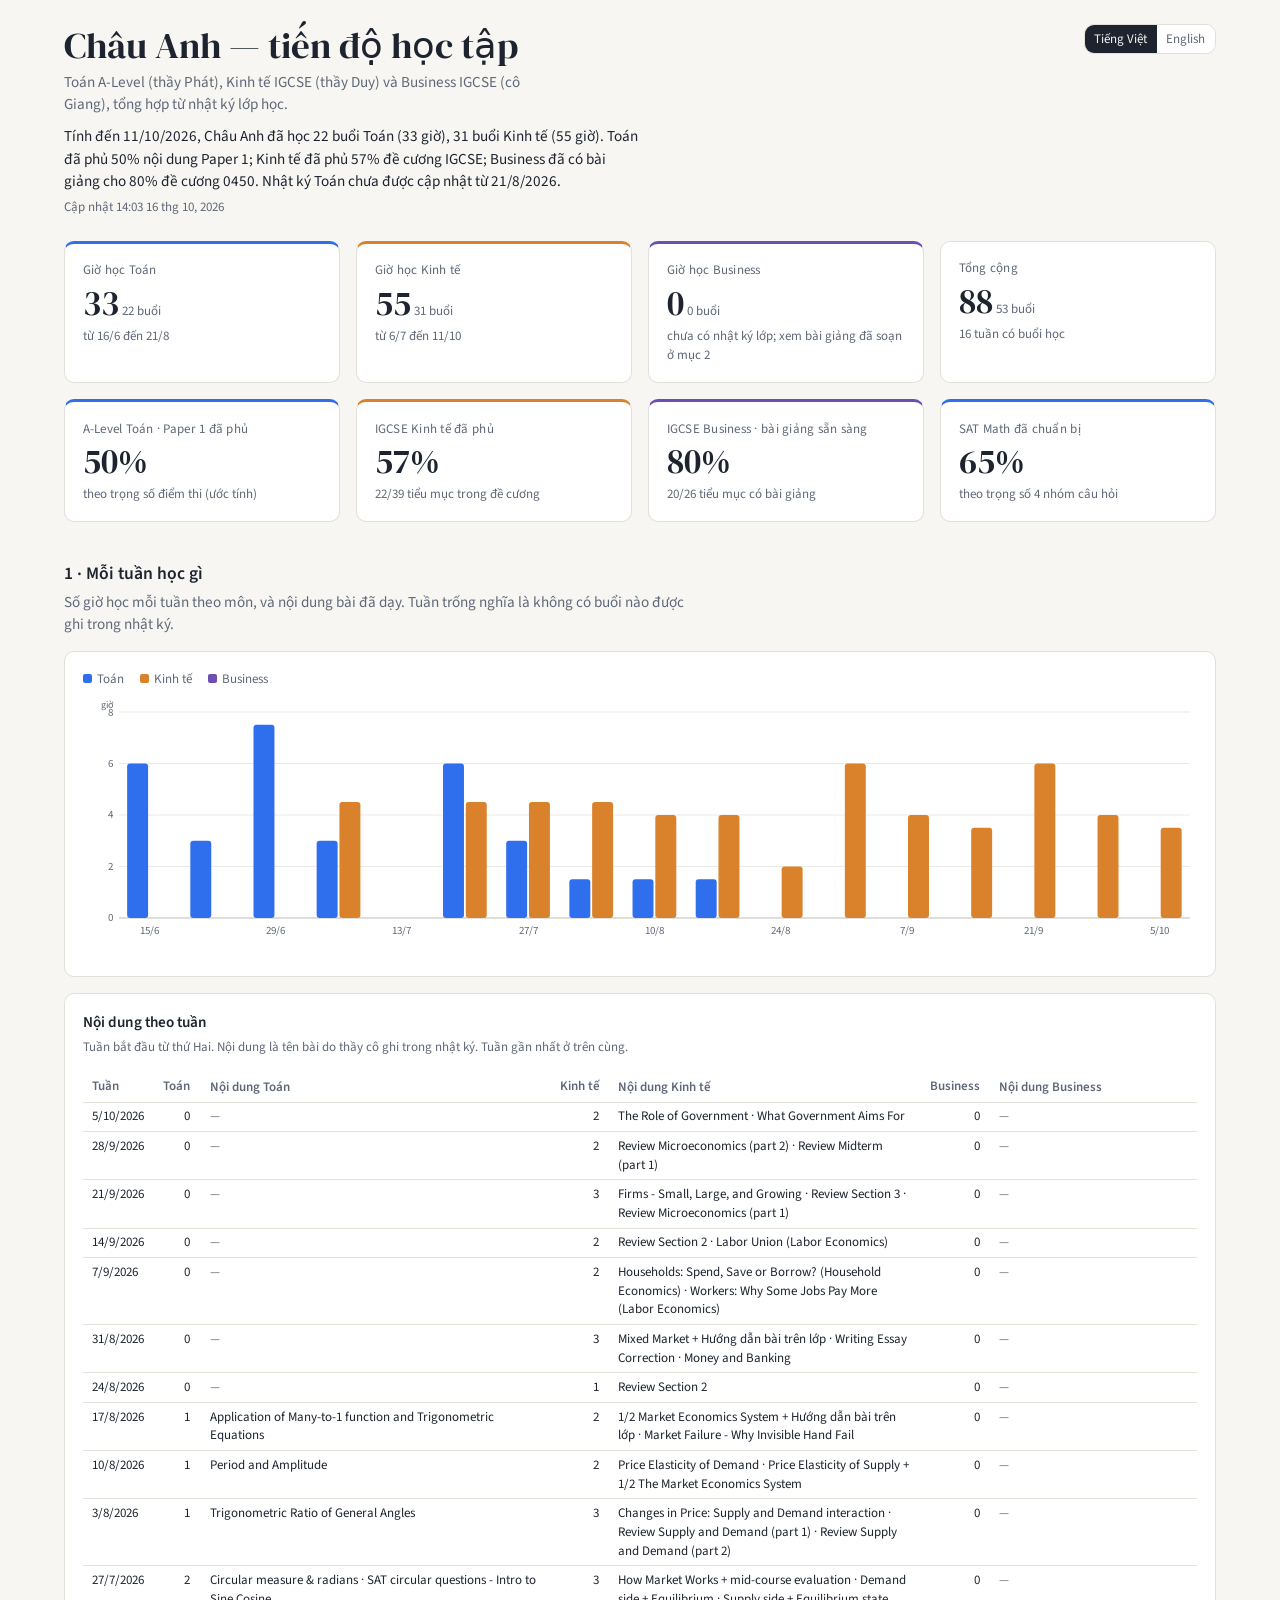
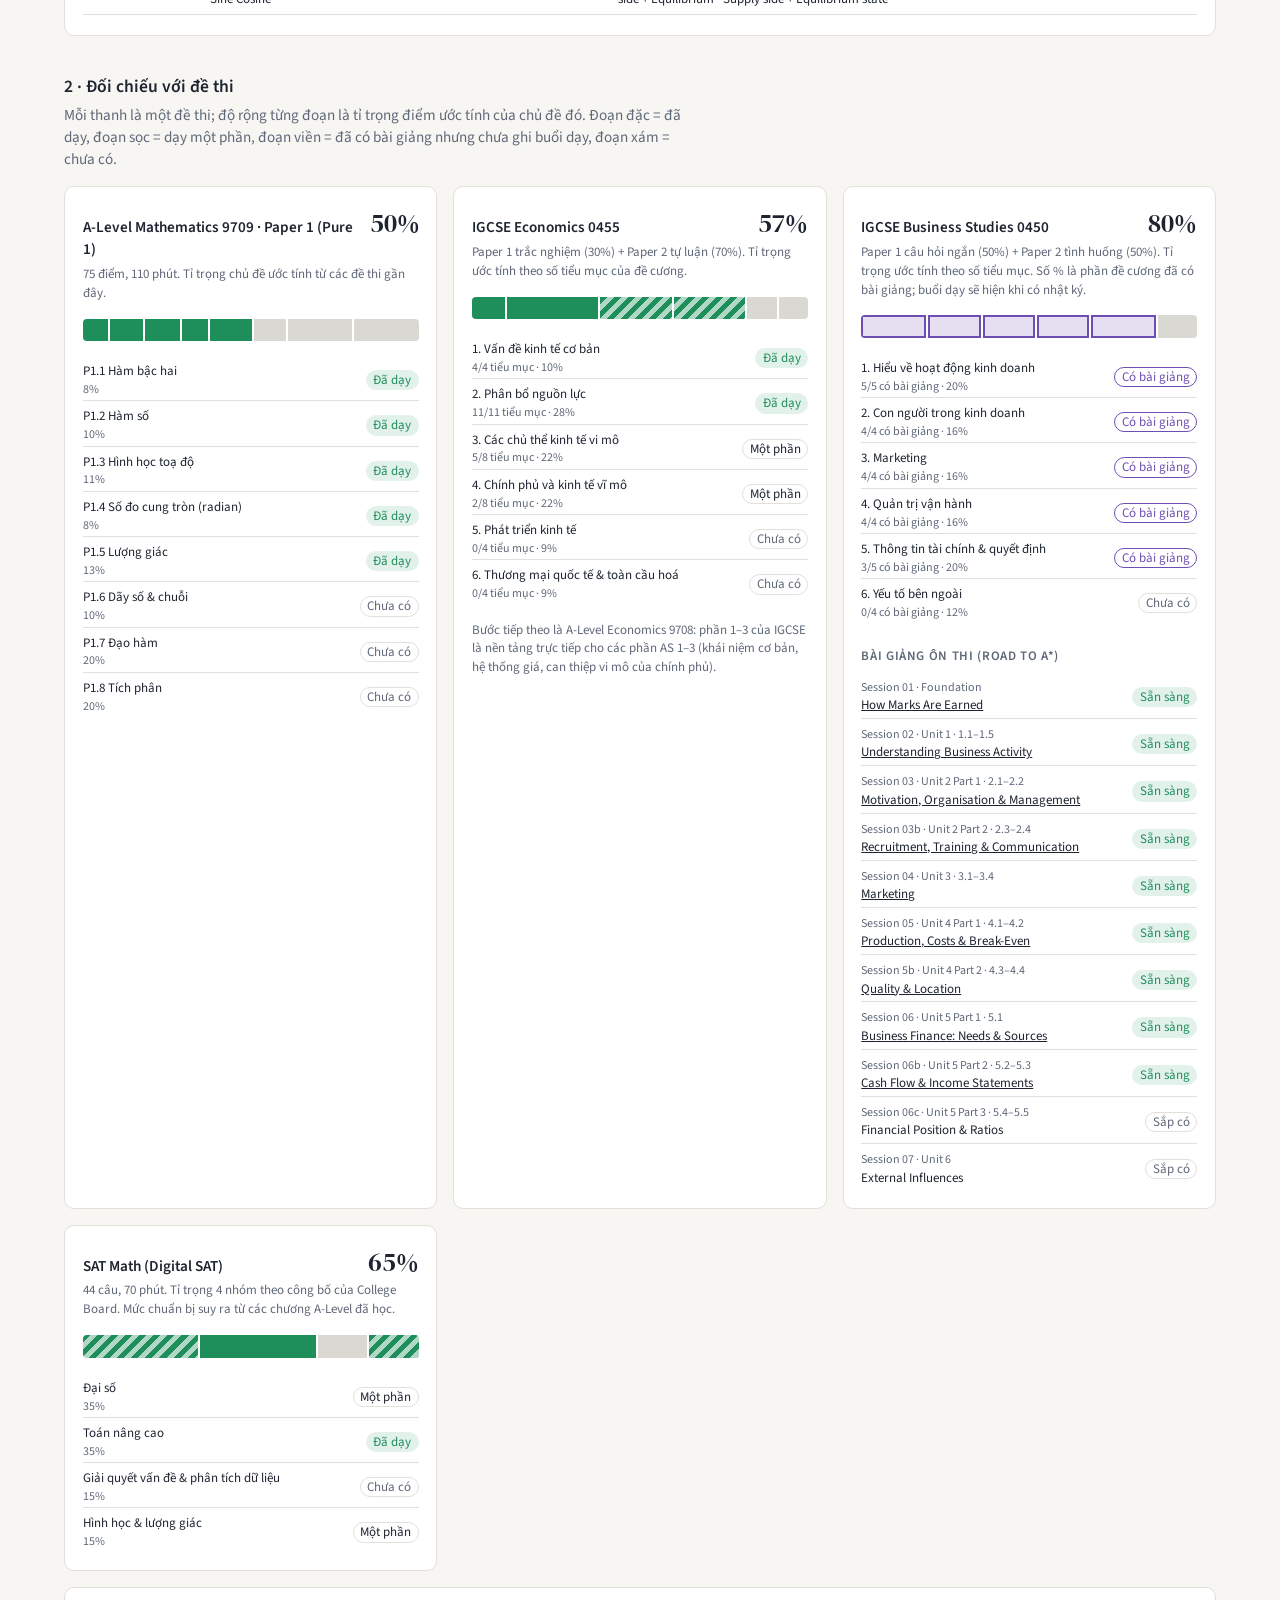
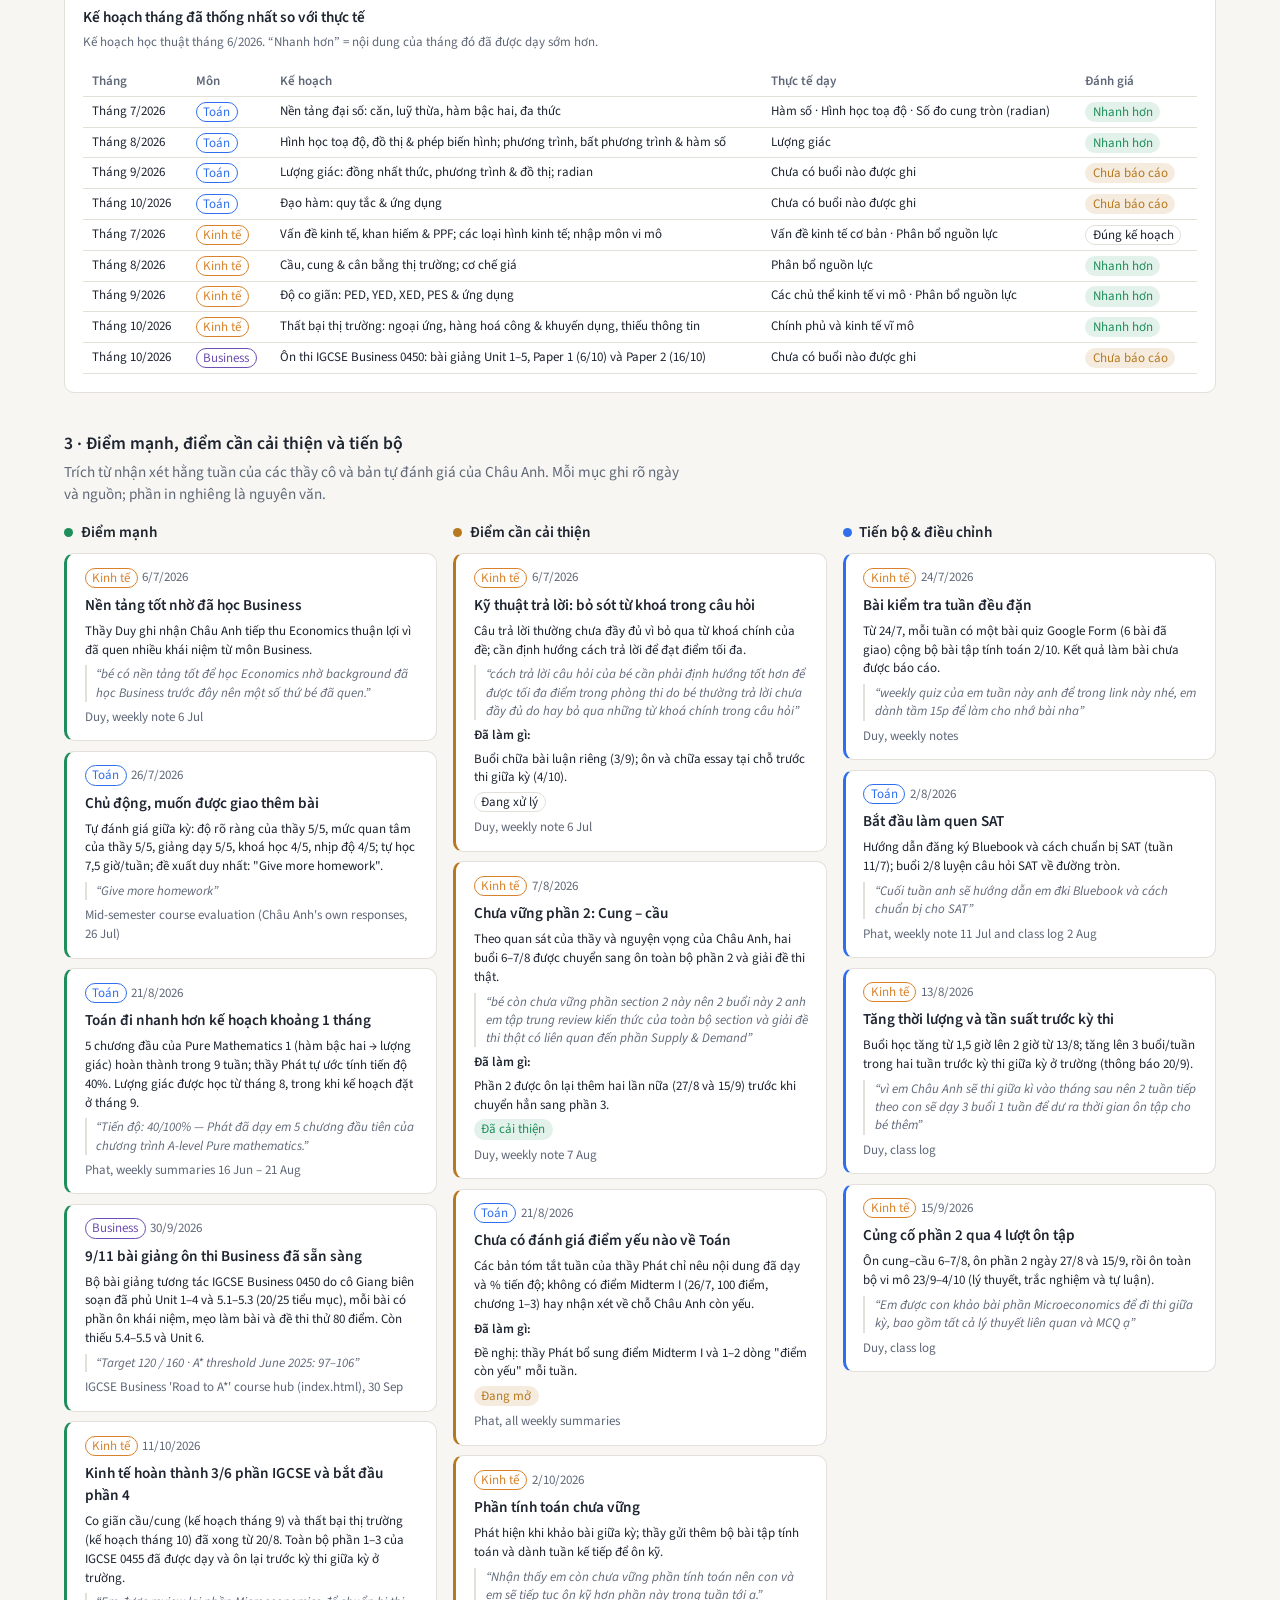
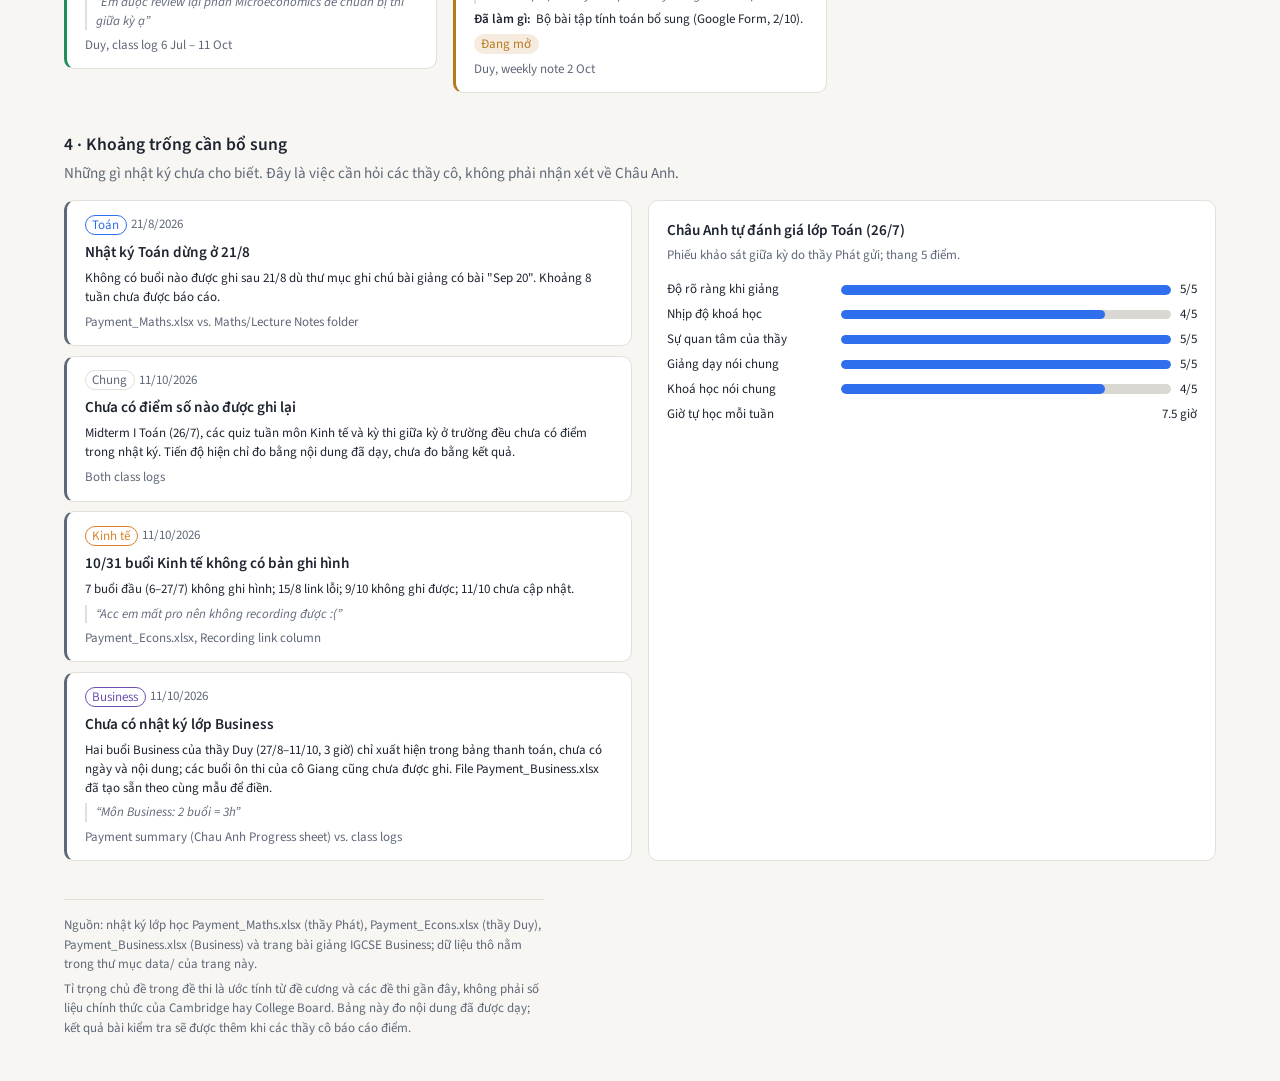
==== docs/index.html @ 4c438698 "Add files via upload" ====
<!DOCTYPE html>
<html lang="vi">
<head>
<meta charset="UTF-8">
<meta name="viewport" content="width=device-width, initial-scale=1.0, viewport-fit=cover">
<title>Châu Anh Progress</title>
<meta name="description" content="Weekly learning progress of Châu Anh in A-Level Maths, IGCSE Economics and IGCSE Business, built from the tutors' class logs.">
<link rel="stylesheet" href="https://fonts.googleapis.com/css2?family=DM+Serif+Display&family=Source+Sans+3:wght@400;600&display=swap">
<script src="assets/d3.v7.9.0.min.js"></script>
<link rel="icon" href="data:,">
<link rel="stylesheet" href="assets/dashboard.css">
</head>
<body>
<div class="ca" id="top">
  <header class="ca-head">
    <div>
      <h1 id="ca-h1">Châu Anh — tiến độ học tập</h1>
      <p class="ca-sub" id="ca-sub">Toán A-Level (thầy Phát), Kinh tế IGCSE (thầy Duy) và Business IGCSE (cô Giang), tổng hợp từ nhật ký lớp học.</p>
      <p class="ca-take" id="ca-take"><span class="ca-skel">—</span></p>
      <p class="ca-upd"><span data-t="updated">Cập nhật</span> <span id="ca-updated">—</span></p>
    </div>
    <div class="ca-lang" role="group" aria-label="Ngôn ngữ / Language">
      <button type="button" id="ca-lang-vi" aria-pressed="true">Tiếng Việt</button>
      <button type="button" id="ca-lang-en" aria-pressed="false">English</button>
    </div>
  </header>

  <section class="ca-tiles" id="summary" aria-label="Summary">
    <div class="ca-tile ca-maths"><span class="ca-k" data-t="t_maths_hours">Giờ học Toán</span>
      <span class="ca-v"><span data-f="totals.maths_hours" class="ca-skel">—</span><small><span data-f="totals.maths_sessions">—</span> <span data-t="sessions">buổi</span></small></span>
      <span class="ca-d"><span data-t="from">từ</span> <span data-f="totals.maths_first">—</span> <span data-t="to">đến</span> <span data-f="totals.maths_last">—</span></span></div>
    <div class="ca-tile ca-econ"><span class="ca-k" data-t="t_econ_hours">Giờ học Kinh tế</span>
      <span class="ca-v"><span data-f="totals.econ_hours" class="ca-skel">—</span><small><span data-f="totals.econ_sessions">—</span> <span data-t="sessions">buổi</span></small></span>
      <span class="ca-d"><span data-t="from">từ</span> <span data-f="totals.econ_first">—</span> <span data-t="to">đến</span> <span data-f="totals.econ_last">—</span></span></div>
    <div class="ca-tile ca-business"><span class="ca-k" data-t="t_business_hours">Giờ học Business</span>
      <span class="ca-v"><span data-f="totals.business_hours" class="ca-skel">—</span><small><span data-f="totals.business_sessions">—</span> <span data-t="sessions">buổi</span></small></span>
      <span class="ca-d" id="ca-business-tile-note" data-t="d_business">chưa có nhật ký lớp; xem bài giảng đã soạn ở mục 2</span></div>
    <div class="ca-tile"><span class="ca-k" data-t="t_all">Tổng cộng</span>
      <span class="ca-v"><span data-f="totals.all_hours" class="ca-skel">—</span><small><span data-f="totals.all_sessions">—</span> <span data-t="sessions">buổi</span></small></span>
      <span class="ca-d"><span data-f="totals.weeks">—</span> <span data-t="d_all">tuần có buổi học</span></span></div>
    <div class="ca-tile ca-maths"><span class="ca-k" data-t="t_p1">A-Level Toán · Paper 1 đã phủ</span>
      <span class="ca-v"><span data-f="coverage.maths_p1" class="ca-skel">—</span></span>
      <span class="ca-d" data-t="d_p1">theo trọng số điểm thi (ước tính)</span></div>
    <div class="ca-tile ca-econ"><span class="ca-k" data-t="t_igcse">IGCSE Kinh tế đã phủ</span>
      <span class="ca-v"><span data-f="coverage.econ_igcse" class="ca-skel">—</span></span>
      <span class="ca-d"><span data-f="coverage.econ_subtopics">—</span> <span data-t="d_igcse">tiểu mục trong đề cương</span></span></div>
    <div class="ca-tile ca-business"><span class="ca-k" data-t="t_bus">IGCSE Business · bài giảng sẵn sàng</span>
      <span class="ca-v"><span data-f="coverage.business_prepared" class="ca-skel">—</span></span>
      <span class="ca-d"><span data-f="coverage.business_subtopics">—</span> <span data-t="d_bus">tiểu mục có bài giảng</span></span></div>
    <div class="ca-tile ca-maths"><span class="ca-k" data-t="t_sat">SAT Math đã chuẩn bị</span>
      <span class="ca-v"><span data-f="coverage.sat_math" class="ca-skel">—</span></span>
      <span class="ca-d" data-t="d_sat">theo trọng số 4 nhóm câu hỏi</span></div>
  </section>

  <h2 id="weekly" data-t="h_weekly">1 · Mỗi tuần học gì</h2>
  <p data-t="p_weekly">Số giờ học mỗi tuần theo môn, và nội dung bài đã dạy. Tuần trống nghĩa là không có buổi nào được ghi trong nhật ký.</p>
  <div class="ca-card">
    <div class="ca-legend"><span><i class="ca-sw-maths"></i><span data-t="maths">Toán</span></span><span><i class="ca-sw-econ"></i><span data-t="econ">Kinh tế</span></span><span><i class="ca-sw-business"></i><span data-t="business">Business</span></span></div>
    <div class="ca-chart ca-skel" id="ca-weekchart"></div>
  </div>
  <div class="ca-card" style="margin-top: var(--gap-md)">
    <h3 data-t="h_weektable">Nội dung theo tuần</h3>
    <p class="ca-note" data-t="n_weektable">Tuần bắt đầu từ thứ Hai. Nội dung là tên bài do thầy cô ghi trong nhật ký. Tuần gần nhất ở trên cùng.</p>
    <div class="ca-table-wrap">
      <table id="ca-weektable">
        <thead><tr>
          <th data-t="week">Tuần</th>
          <th class="ca-num" data-t="maths_s">Toán</th><th data-t="maths_topics">Nội dung Toán</th>
          <th class="ca-num" data-t="econ_s">Kinh tế</th><th data-t="econ_topics">Nội dung Kinh tế</th>
          <th class="ca-num" data-t="business_s">Business</th><th data-t="business_topics">Nội dung Business</th>
        </tr></thead>
        <tbody></tbody>
      </table>
    </div>
  </div>

  <h2 id="exams" data-t="h_exams">2 · Đối chiếu với đề thi</h2>
  <p data-t="p_exams">Mỗi thanh là một đề thi; độ rộng từng đoạn là tỉ trọng điểm ước tính của chủ đề đó. Đoạn đặc = đã dạy, đoạn sọc = dạy một phần, đoạn viền = đã có bài giảng nhưng chưa ghi buổi dạy, đoạn xám = chưa có.</p>
  <div class="ca-grid">
    <div class="ca-card" id="exam-maths">
      <div class="ca-sylhead"><h3 data-t="h_p1">A-Level Mathematics 9709 · Paper 1 (Pure 1)</h3><span class="ca-big" data-f="coverage.maths_p1">—</span></div>
      <p class="ca-note" data-t="n_p1">75 điểm, 110 phút. Tỉ trọng chủ đề ước tính từ các đề thi gần đây.</p>
      <div class="ca-syl"><div class="ca-bar" id="ca-bar-maths_p1"></div><ul class="ca-units" id="ca-units-maths_p1"></ul></div>
    </div>
    <div class="ca-card" id="exam-econ">
      <div class="ca-sylhead"><h3 data-t="h_igcse">IGCSE Economics 0455</h3><span class="ca-big" data-f="coverage.econ_igcse">—</span></div>
      <p class="ca-note" data-t="n_igcse">Paper 1 trắc nghiệm (30%) + Paper 2 tự luận (70%). Tỉ trọng ước tính theo số tiểu mục của đề cương.</p>
      <div class="ca-syl"><div class="ca-bar" id="ca-bar-econ_igcse"></div><ul class="ca-units" id="ca-units-econ_igcse"></ul></div>
      <p class="ca-note" style="margin: var(--gap-md) 0 0" data-t="n_bridge">Bước tiếp theo là A-Level Economics 9708: phần 1–3 của IGCSE là nền tảng trực tiếp cho các phần AS 1–3 (khái niệm cơ bản, hệ thống giá, can thiệp vi mô của chính phủ).</p>
    </div>
    <div class="ca-card" id="exam-business">
      <div class="ca-sylhead"><h3 data-t="h_bus">IGCSE Business Studies 0450</h3><span class="ca-big" data-f="coverage.business_prepared">—</span></div>
      <p class="ca-note" data-t="n_bus">Paper 1 câu hỏi ngắn (50%) + Paper 2 tình huống (50%). Tỉ trọng ước tính theo số tiểu mục. Số % là phần đề cương đã có bài giảng; buổi dạy sẽ hiện khi có nhật ký.</p>
      <div class="ca-syl"><div class="ca-bar" id="ca-bar-business_igcse"></div><ul class="ca-units" id="ca-units-business_igcse"></ul></div>
      <h4 class="ca-h4" data-t="h_materials">Bài giảng ôn thi (Road to A*)</h4>
      <ul class="ca-mats" id="ca-mats"></ul>
    </div>
    <div class="ca-card" id="exam-sat">
      <div class="ca-sylhead"><h3 data-t="h_sat">SAT Math (Digital SAT)</h3><span class="ca-big" data-f="coverage.sat_math">—</span></div>
      <p class="ca-note" data-t="n_sat">44 câu, 70 phút. Tỉ trọng 4 nhóm theo công bố của College Board. Mức chuẩn bị suy ra từ các chương A-Level đã học.</p>
      <div class="ca-syl"><div class="ca-bar" id="ca-bar-sat_math"></div><ul class="ca-units" id="ca-units-sat_math"></ul></div>
    </div>
    <div class="ca-card" id="plan">
      <h3 data-t="h_plan">Kế hoạch tháng đã thống nhất so với thực tế</h3>
      <p class="ca-note" data-t="n_plan">Kế hoạch học thuật tháng 6/2026. “Nhanh hơn” = nội dung của tháng đó đã được dạy sớm hơn.</p>
      <div class="ca-table-wrap">
        <table id="ca-plantable">
          <thead><tr><th data-t="month">Tháng</th><th data-t="subject">Môn</th><th data-t="planned">Kế hoạch</th><th data-t="actual">Thực tế dạy</th><th data-t="verdict">Đánh giá</th></tr></thead>
          <tbody></tbody>
        </table>
      </div>
    </div>
  </div>

  <h2 id="observations" data-t="h_obs">3 · Điểm mạnh, điểm cần cải thiện và tiến bộ</h2>
  <p data-t="p_obs">Trích từ nhận xét hằng tuần của các thầy cô và bản tự đánh giá của Châu Anh. Mỗi mục ghi rõ ngày và nguồn; phần in nghiêng là nguyên văn.</p>
  <div class="ca-obs" id="ca-obs"></div>

  <h2 id="gaps" data-t="h_gaps">4 · Khoảng trống cần bổ sung</h2>
  <p data-t="p_gaps">Những gì nhật ký chưa cho biết. Đây là việc cần hỏi các thầy cô, không phải nhận xét về Châu Anh.</p>
  <div class="ca-grid">
    <div class="ca-col gap" id="ca-gaps"><div class="ca-items" id="ca-gap-items"></div></div>
    <div class="ca-card" id="evaluation">
      <h3 data-t="h_eval">Châu Anh tự đánh giá lớp Toán (26/7)</h3>
      <p class="ca-note" data-t="n_eval">Phiếu khảo sát giữa kỳ do thầy Phát gửi; thang 5 điểm.</p>
      <div class="ca-eval" id="ca-eval"></div>
    </div>
  </div>

  <footer class="ca-foot">
    <p data-t="f1">Nguồn: nhật ký lớp học Payment_Maths.xlsx (thầy Phát), Payment_Econs.xlsx (thầy Duy), Payment_Business.xlsx (Business) và trang bài giảng IGCSE Business; dữ liệu thô nằm trong thư mục data/ của trang này.</p>
    <p data-t="f2">Tỉ trọng chủ đề trong đề thi là ước tính từ đề cương và các đề thi gần đây, không phải số liệu chính thức của Cambridge hay College Board. Bảng này đo nội dung đã được dạy; kết quả bài kiểm tra sẽ được thêm khi các thầy cô báo cáo điểm.</p>
  </footer>
</div>
<script src="assets/i18n.js"></script>
<script src="assets/dashboard.js"></script>
</body>
</html>
---- docs/assets/dashboard.css ----
/* Châu Anh Progress — static dashboard theme (light + dark). Layout: summary tiles, then week-by-week, exam match, observations, gaps. */
:root {
  --bg: #f7f6f2; --panel: #ffffff; --fg: #1d2430; --fg-muted: #5f6878; --line: #e2e0d8;
  --maths: #2f6fed; --econ: #d9822b; --business: #6d4fb3; --ok: #1e8e5a; --warn: #b7791f; --bad: #c0392b; --muted-bar: #d9d8d2;
  --popover: #ffffff; --shadow: 0 6px 24px rgba(20, 30, 50, .14); --grid: #ebe9e3; --axis: #c9c7bf;
  --font-sans: "Source Sans 3", "Segoe UI", system-ui, -apple-system, sans-serif; --font-serif: "DM Serif Display", Georgia, "Times New Roman", serif;
  --fs-caption: .8125rem; --fs-body: .95rem; --fs-heading: 1.1rem; --fs-title: 1.6rem;
  --gap-xs: .3rem; --gap-sm: .6rem; --gap-md: 1rem; --gap-lg: 1.5rem; --gap-xl: 2.4rem; --pad-xs: .3rem; --pad-sm: .6rem; --pad-md: .85rem; --pad-lg: 1.1rem; --radius: 10px;
  color-scheme: light;
}
@media (prefers-color-scheme: dark) {
  :root:not([data-theme="light"]) {
    --bg: #15181e; --panel: #1d2129; --fg: #e8e9ec; --fg-muted: #9aa3b2; --line: #2d323c;
    --maths: #6f9cff; --econ: #f0a35a; --business: #a58cf0; --ok: #4cc38a; --warn: #e2b85a; --bad: #f07c6c; --muted-bar: #343a46;
    --popover: #262b35; --shadow: 0 6px 24px rgba(0, 0, 0, .5); --grid: #262b35; --axis: #3a4150; color-scheme: dark;
  }
}
:root[data-theme="dark"] {
  --bg: #15181e; --panel: #1d2129; --fg: #e8e9ec; --fg-muted: #9aa3b2; --line: #2d323c;
  --maths: #6f9cff; --econ: #f0a35a; --business: #a58cf0; --ok: #4cc38a; --warn: #e2b85a; --bad: #f07c6c; --muted-bar: #343a46;
  --popover: #262b35; --shadow: 0 6px 24px rgba(0, 0, 0, .5); --grid: #262b35; --axis: #3a4150; color-scheme: dark;
}
html, body { margin: 0; background: var(--bg); color: var(--fg); font-family: var(--font-sans); font-size: 16px; line-height: 1.45; }
.ca { max-width: 72rem; margin-inline: auto; padding-block: var(--gap-lg) var(--gap-xl); padding-left: max(16px, env(safe-area-inset-left, 0px)); padding-right: max(16px, env(safe-area-inset-right, 0px)); font-variant-numeric: tabular-nums; }
.ca * { box-sizing: border-box; min-width: 0; }
.ca-head { display: flex; flex-wrap: wrap; gap: var(--gap-md); align-items: flex-start; justify-content: space-between; margin-bottom: var(--gap-lg); }
.ca-head h1 { font-family: var(--font-serif); font-weight: 400; font-size: clamp(1.6rem, 3.5vw, 2.3rem); margin: 0 0 var(--gap-xs); line-height: 1.15; text-wrap: balance; }
.ca-sub { color: var(--fg-muted); font-size: var(--fs-body); margin: 0; max-width: 62ch; }
.ca-take { font-size: var(--fs-body); margin: var(--gap-sm) 0 0; max-width: 72ch; line-height: 1.5; }
.ca-upd { color: var(--fg-muted); font-size: var(--fs-caption); margin: var(--gap-xs) 0 0; }
.ca-lang { display: inline-flex; border: 1px solid var(--line); border-radius: var(--radius); overflow: hidden; flex: none; }
.ca-lang button { font: inherit; font-size: var(--fs-caption); padding: var(--pad-xs) var(--pad-sm); background: var(--panel); color: var(--fg-muted); border: 0; cursor: pointer; }
.ca-lang button[aria-pressed="true"] { background: var(--fg); color: var(--bg); }
.ca-lang button:focus-visible { outline: 2px solid var(--fg); outline-offset: -2px; }

.ca-tiles { display: grid; grid-template-columns: repeat(auto-fit, minmax(min(100%, 16rem), 1fr)); gap: var(--gap-md); margin-bottom: var(--gap-xl); }
.ca-tile { background: var(--panel); border: 1px solid var(--line); border-radius: var(--radius); padding: var(--pad-lg); display: flex; flex-direction: column; gap: var(--gap-xs); }
.ca-tile .ca-k { font-size: var(--fs-caption); color: var(--fg-muted); letter-spacing: .02em; }
.ca-tile .ca-v { font-family: var(--font-serif); font-weight: 400; font-size: 2.1rem; line-height: 1.1; }
.ca-tile .ca-v small { font-family: var(--font-sans); font-size: var(--fs-caption); color: var(--fg-muted); margin-left: .25em; }
.ca-tile .ca-d { font-size: var(--fs-caption); color: var(--fg-muted); }
.ca-tile.ca-maths { border-top: 3px solid var(--maths); }
.ca-tile.ca-econ { border-top: 3px solid var(--econ); }
.ca-tile.ca-business { border-top: 3px solid var(--business); }

.ca h2 { font-size: var(--fs-heading); font-weight: 600; margin: var(--gap-xl) 0 var(--gap-xs); }
.ca h2 + p { margin: 0 0 var(--gap-md); color: var(--fg-muted); font-size: var(--fs-body); max-width: 78ch; }
.ca-grid { display: grid; grid-template-columns: repeat(auto-fit, minmax(min(100%, 20rem), 1fr)); gap: var(--gap-md); }
#plan { grid-column: 1 / -1; }
.ca-card { background: var(--panel); border: 1px solid var(--line); border-radius: var(--radius); padding: var(--pad-lg); }
.ca-card h3 { font-size: var(--fs-body); font-weight: 600; margin: 0 0 var(--gap-xs); }
.ca-card .ca-note { font-size: var(--fs-caption); color: var(--fg-muted); margin: 0 0 var(--gap-md); }
.ca-h4 { font-size: var(--fs-caption); font-weight: 600; text-transform: uppercase; letter-spacing: .05em; color: var(--fg-muted); margin: var(--gap-lg) 0 var(--gap-sm); }

.ca-chart { position: relative; min-height: 16rem; }
.ca-chart svg { display: block; width: 100%; height: auto; }
.ca-legend { display: flex; flex-wrap: wrap; gap: var(--gap-md); font-size: var(--fs-caption); color: var(--fg-muted); margin-bottom: var(--gap-sm); }
.ca-legend i { display: inline-block; width: .7em; height: .7em; border-radius: 2px; margin-right: .4em; }
.ca-sw-maths { background: var(--maths); } .ca-sw-econ { background: var(--econ); } .ca-sw-business { background: var(--business); }
.ca-tip { position: absolute; pointer-events: none; background: var(--popover); border: 1px solid var(--line); border-radius: var(--radius); box-shadow: var(--shadow); padding: var(--pad-xs) var(--pad-sm); font-size: var(--fs-caption); max-width: 18rem; z-index: 2; }
.ca-tip .ca-t0 { color: var(--fg-muted); margin-bottom: 2px; }
.ca-tip i { display: inline-block; width: .6em; height: .6em; border-radius: 2px; margin-right: .35em; }

.ca-table-wrap { overflow-x: auto; max-height: 34rem; overflow-y: auto; }
.ca table { border-collapse: collapse; width: 100%; font-size: var(--fs-caption); }
.ca th { text-align: left; font-weight: 600; color: var(--fg-muted); padding: var(--pad-xs) var(--pad-sm); border-bottom: 1px solid var(--line); position: sticky; top: 0; background: var(--panel); white-space: nowrap; }
.ca td { padding: var(--pad-xs) var(--pad-sm); border-bottom: 1px solid var(--line); vertical-align: top; }
.ca td.ca-num, .ca th.ca-num { text-align: right; }
.ca td.ca-topic { min-width: 13rem; }
.ca td.ca-topic.ca-empty { color: var(--fg-muted); font-style: italic; }
.ca td.ca-wk { white-space: nowrap; }

.ca-syl { display: flex; flex-direction: column; gap: var(--gap-sm); }
.ca-bar { display: flex; height: 1.4rem; border-radius: 4px; overflow: hidden; gap: 2px; }
.ca-seg { height: 100%; background: var(--muted-bar); }
.ca-seg.covered { background: var(--ok); }
.ca-seg.partial { background: repeating-linear-gradient(135deg, var(--ok) 0 5px, color-mix(in srgb, var(--ok) 35%, transparent) 5px 10px); }
.ca-seg.prepared { background: color-mix(in srgb, var(--business) 18%, transparent); box-shadow: inset 0 0 0 2px var(--business); }
.ca-units { list-style: none; margin: var(--gap-sm) 0 0; padding: 0; display: flex; flex-direction: column; gap: 4px; font-size: var(--fs-caption); }
.ca-units li { display: grid; grid-template-columns: minmax(9rem, 1fr) auto; grid-template-areas: 'name pill' 'meta pill'; column-gap: var(--gap-sm); align-items: center; padding-block: 2px; border-bottom: 1px solid var(--line); }
.ca-units li:last-child { border-bottom: 0; }
.ca-units .ca-n { grid-area: name; }
.ca-units .ca-pill { grid-area: pill; justify-self: end; }
.ca-units .ca-w { grid-area: meta; color: var(--fg-muted); font-size: .75rem; }
.ca-pill { display: inline-block; font-size: var(--fs-caption); line-height: 1.4; padding: 0 .5em; border-radius: 999px; white-space: nowrap; border: 1px solid transparent; }
.ca-pill.covered, .ca-pill.ahead, .ca-pill.improved, .ca-pill.ready { color: var(--ok); background: color-mix(in srgb, var(--ok) 12%, transparent); }
.ca-pill.partial, .ca-pill.on_plan, .ca-pill.in_progress { color: var(--fg); border-color: var(--line); }
.ca-pill.prepared { color: var(--business); border-color: var(--business); }
.ca-pill.not_yet, .ca-pill.coming_soon { color: var(--fg-muted); border-color: var(--line); }
.ca-pill.unreported, .ca-pill.open, .ca-pill.behind { color: var(--warn); background: color-mix(in srgb, var(--warn) 14%, transparent); }
.ca-pill.maths { color: var(--maths); border-color: var(--maths); }
.ca-pill.econ { color: var(--econ); border-color: var(--econ); }
.ca-pill.business { color: var(--business); border-color: var(--business); }
.ca-pill.both { color: var(--fg-muted); border-color: var(--line); }
.ca-sylhead { display: flex; justify-content: space-between; align-items: baseline; gap: var(--gap-sm); }
.ca-sylhead .ca-big { font-family: var(--font-serif); font-size: var(--fs-title); }
.ca-mats { list-style: none; margin: 0; padding: 0; display: flex; flex-direction: column; gap: 4px; font-size: var(--fs-caption); }
.ca-mats li { display: grid; grid-template-columns: 1fr auto; grid-template-areas: 'num pill' 'title pill'; column-gap: var(--gap-sm); align-items: center; padding-block: 3px; border-bottom: 1px solid var(--line); }
.ca-mats li:last-child { border-bottom: 0; }
.ca-mats .ca-mtitle { grid-area: title; }
.ca-mats .ca-pill { grid-area: pill; justify-self: end; }
.ca-mats .ca-mnum { grid-area: num; color: var(--fg-muted); font-size: .75rem; }
.ca-mats a { color: inherit; }

.ca-obs { display: grid; grid-template-columns: repeat(auto-fit, minmax(min(100%, 18rem), 1fr)); gap: var(--gap-md); }
.ca-col h3 { font-size: var(--fs-body); font-weight: 600; margin: 0 0 var(--gap-sm); display: flex; align-items: center; gap: .5em; }
.ca-col h3::before { content: ""; width: .6em; height: .6em; border-radius: 50%; background: var(--col); }
.ca-col { --col: var(--fg-muted); }
.ca-col.strength { --col: var(--ok); }
.ca-col.weakness { --col: var(--warn); }
.ca-col.improvement { --col: var(--maths); }
.ca-items { display: flex; flex-direction: column; gap: var(--gap-sm); }
.ca-item { background: var(--panel); border: 1px solid var(--line); border-left: 3px solid var(--col); border-radius: var(--radius); padding: var(--pad-md) var(--pad-lg); font-size: var(--fs-caption); display: flex; flex-direction: column; gap: 6px; }
.ca-item .ca-meta { display: flex; flex-wrap: wrap; gap: var(--gap-xs); align-items: center; color: var(--fg-muted); }
.ca-item .ca-title { font-size: var(--fs-body); font-weight: 600; }
.ca-item .ca-detail { line-height: 1.45; }
.ca-item blockquote { margin: 0; padding-left: var(--pad-sm); border-left: 2px solid var(--line); color: var(--fg-muted); font-style: italic; line-height: 1.4; }
.ca-item .ca-resp { display: flex; gap: var(--gap-xs); align-items: baseline; flex-wrap: wrap; }
.ca-item .ca-resp b { font-weight: 600; }
.ca-item .ca-src { color: var(--fg-muted); }

.ca-eval { display: flex; flex-direction: column; gap: 6px; font-size: var(--fs-caption); }
.ca-eval .ca-row { display: grid; grid-template-columns: minmax(8rem, 1fr) minmax(4rem, 2fr) auto; gap: var(--gap-sm); align-items: center; }
.ca-eval .ca-track { height: .6rem; background: var(--muted-bar); border-radius: 999px; overflow: hidden; }
.ca-eval .ca-fill { height: 100%; background: var(--maths); border-radius: 999px; }
.ca-foot { margin-top: var(--gap-xl); padding-top: var(--gap-md); border-top: 1px solid var(--line); color: var(--fg-muted); font-size: var(--fs-caption); line-height: 1.5; max-width: 80ch; }
.ca-foot p { margin: 0 0 var(--gap-xs); }
.ca-skel { color: transparent; background: var(--muted-bar); border-radius: 4px; }
.ca-chart.ca-skel { background: color-mix(in srgb, var(--muted-bar) 50%, transparent); }
.ca-error { color: var(--bad); font-size: var(--fs-caption); }
@media (prefers-reduced-motion: no-preference) { .ca-fill, .ca-seg { transition: width .4s ease-out; } }
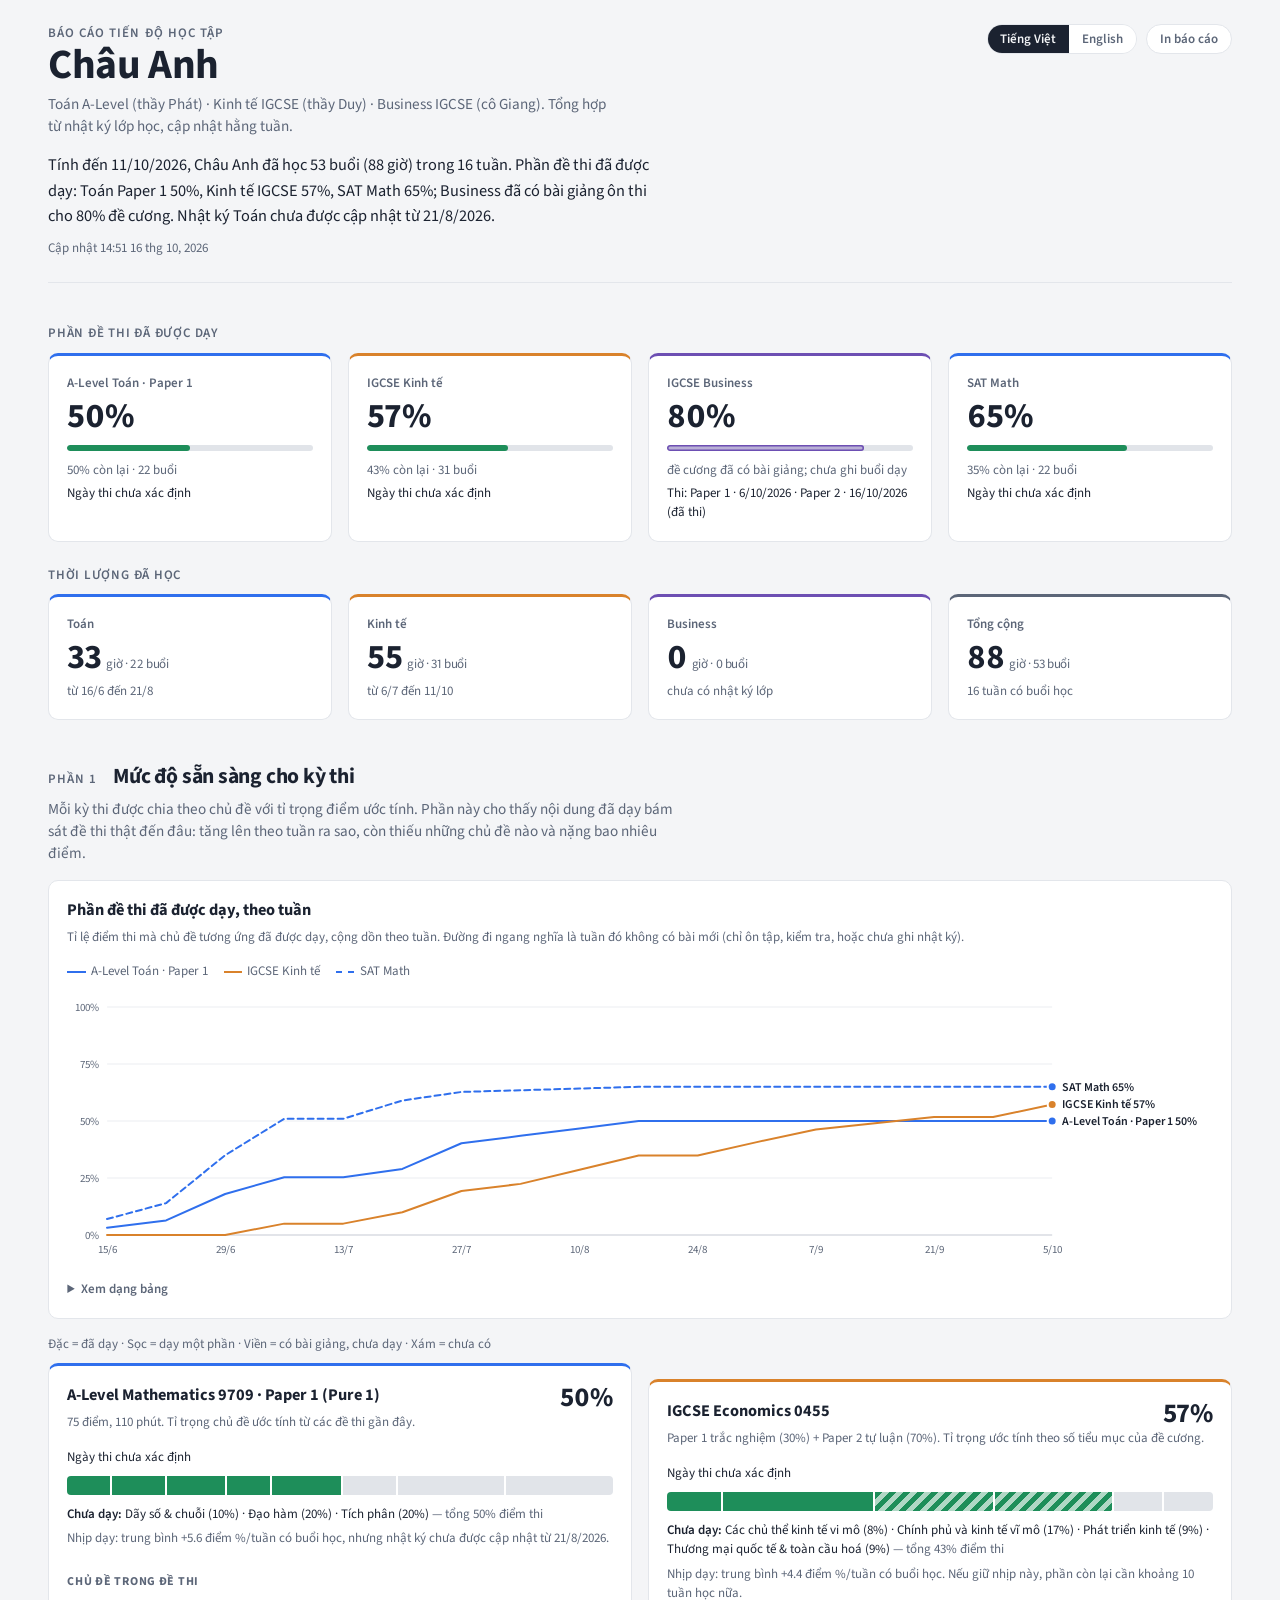
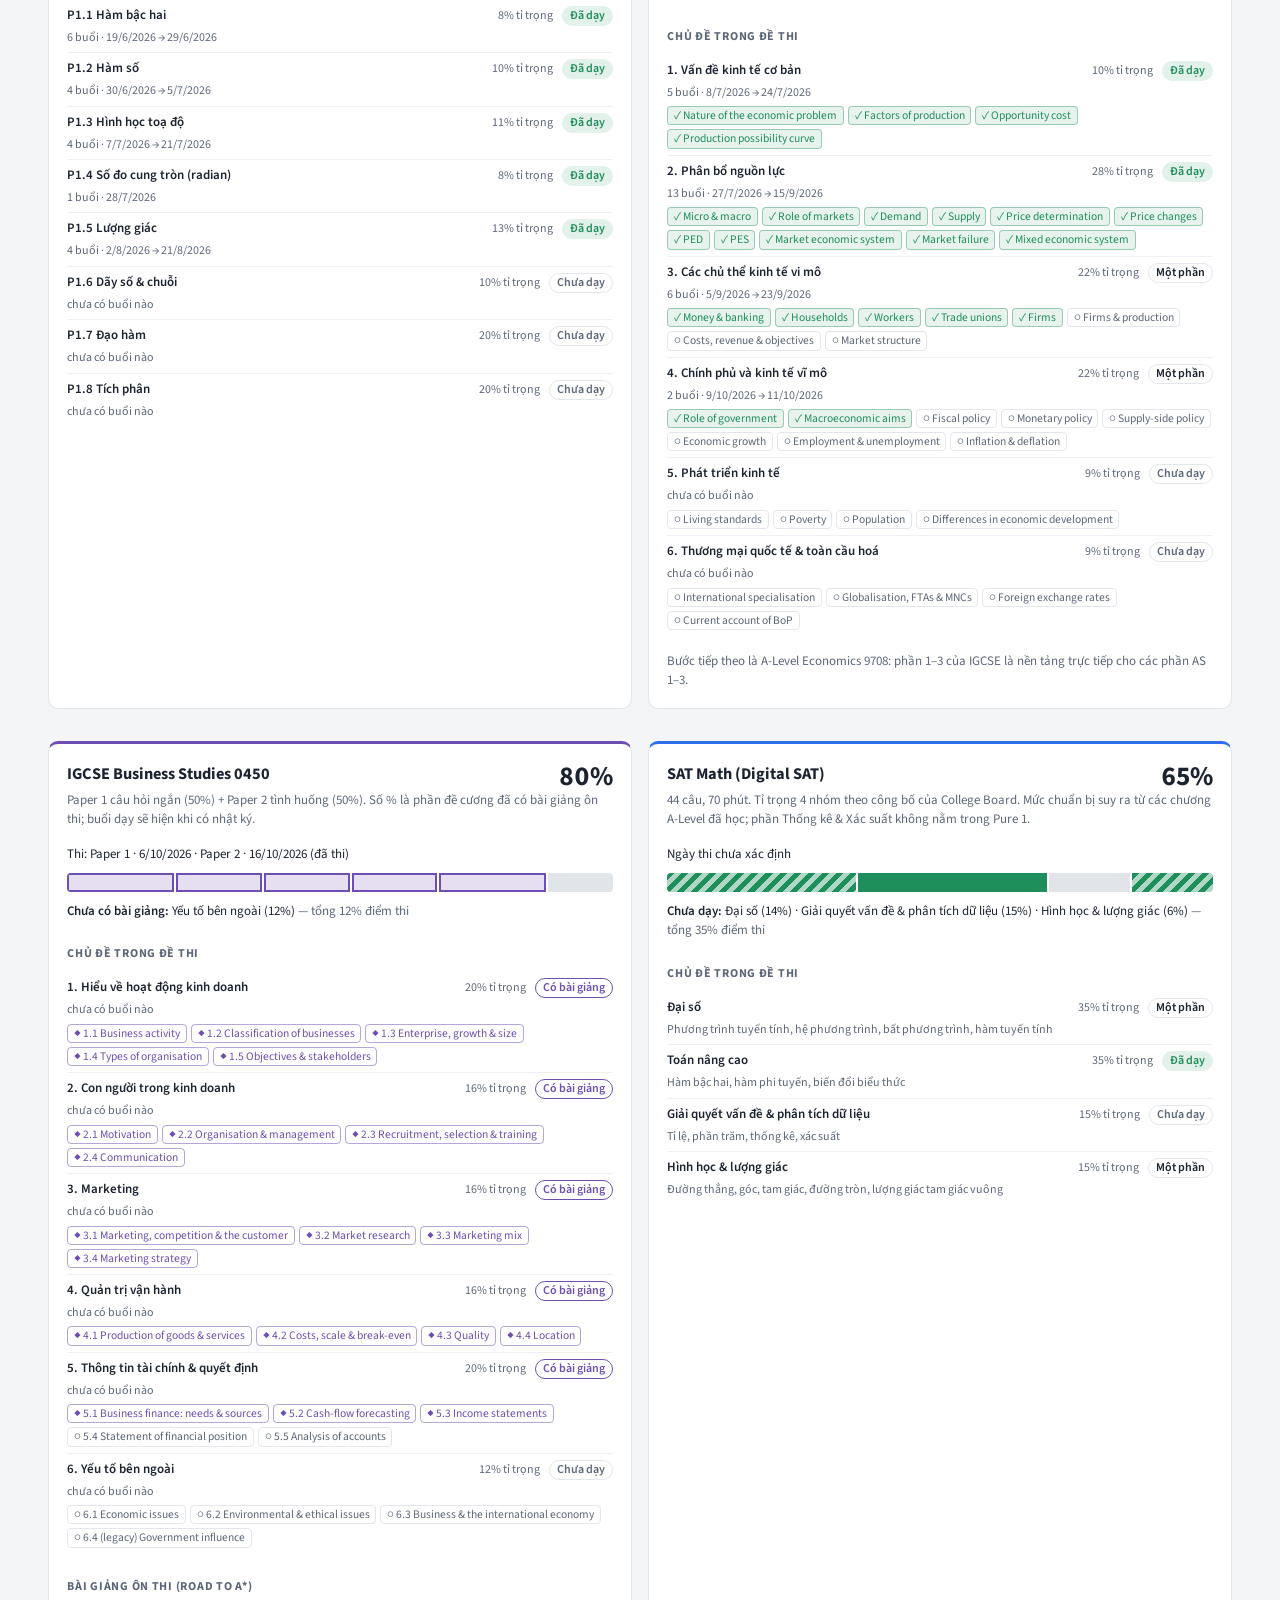
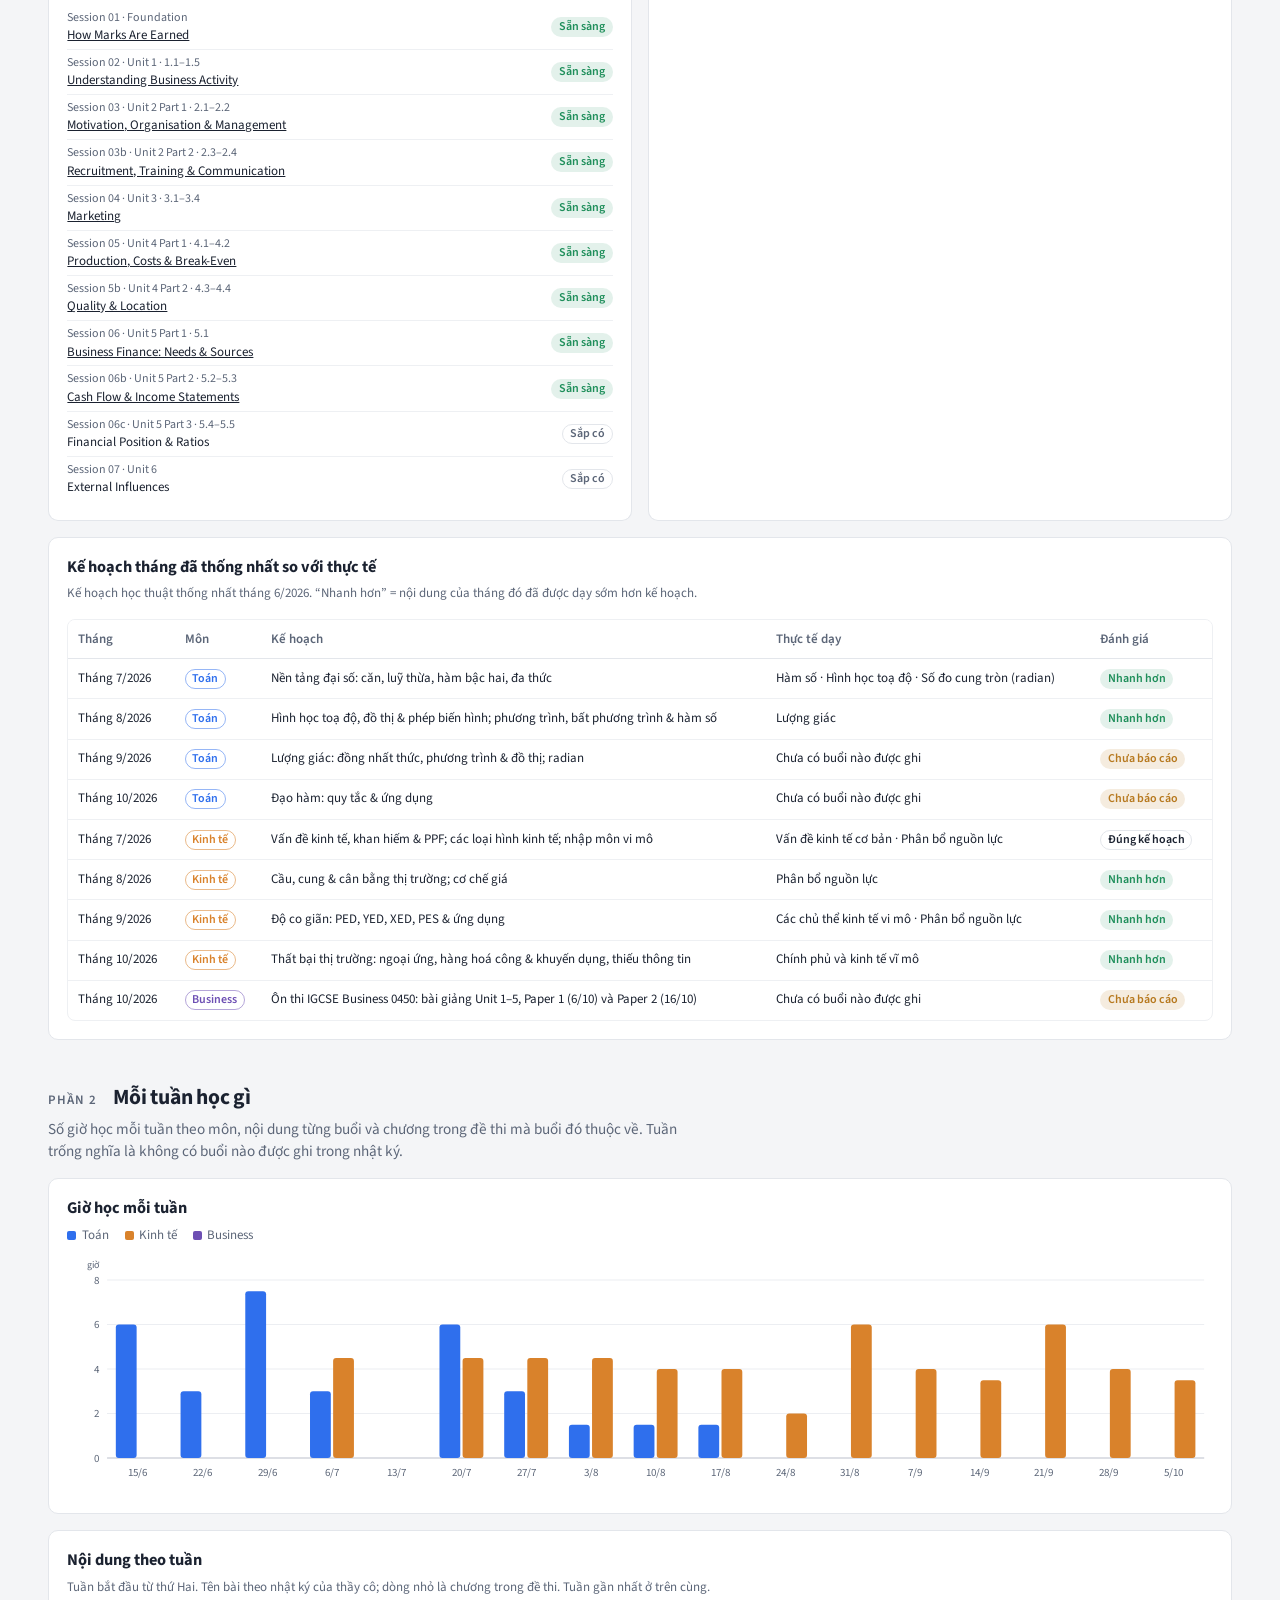
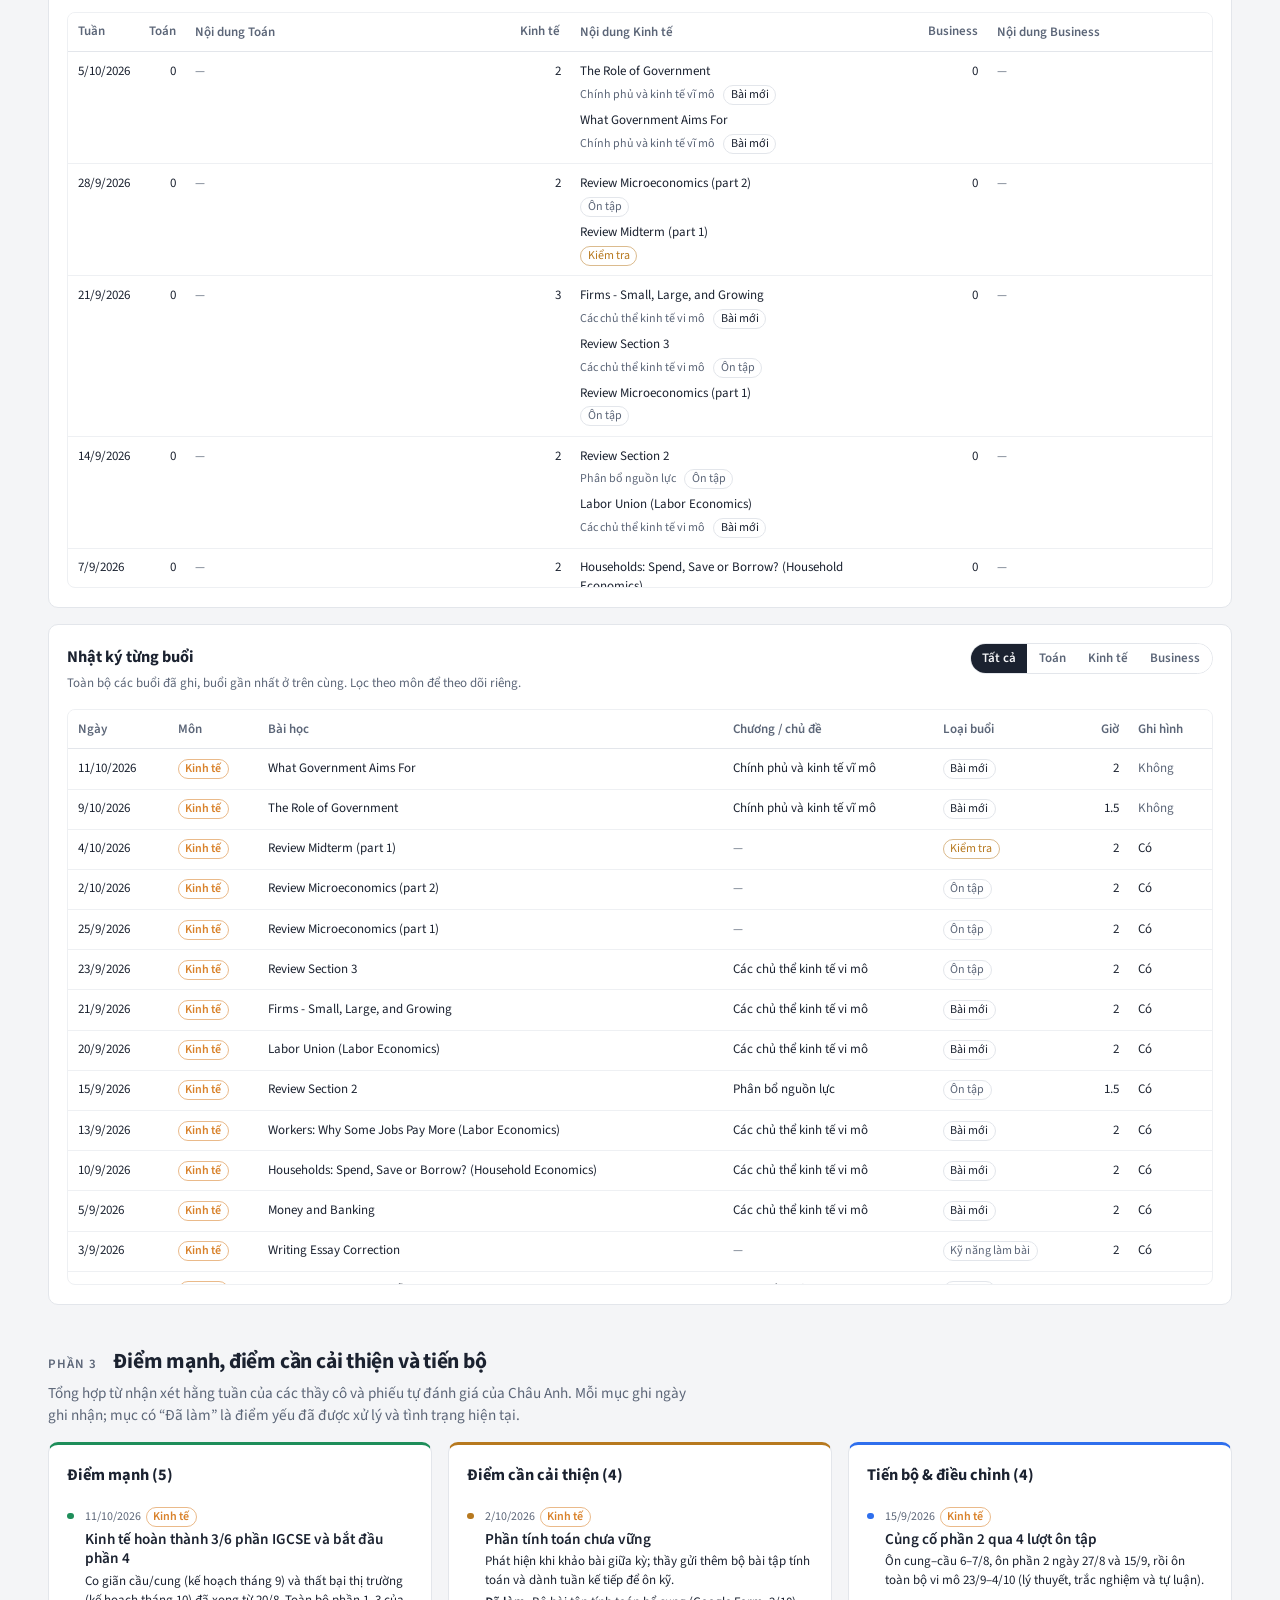
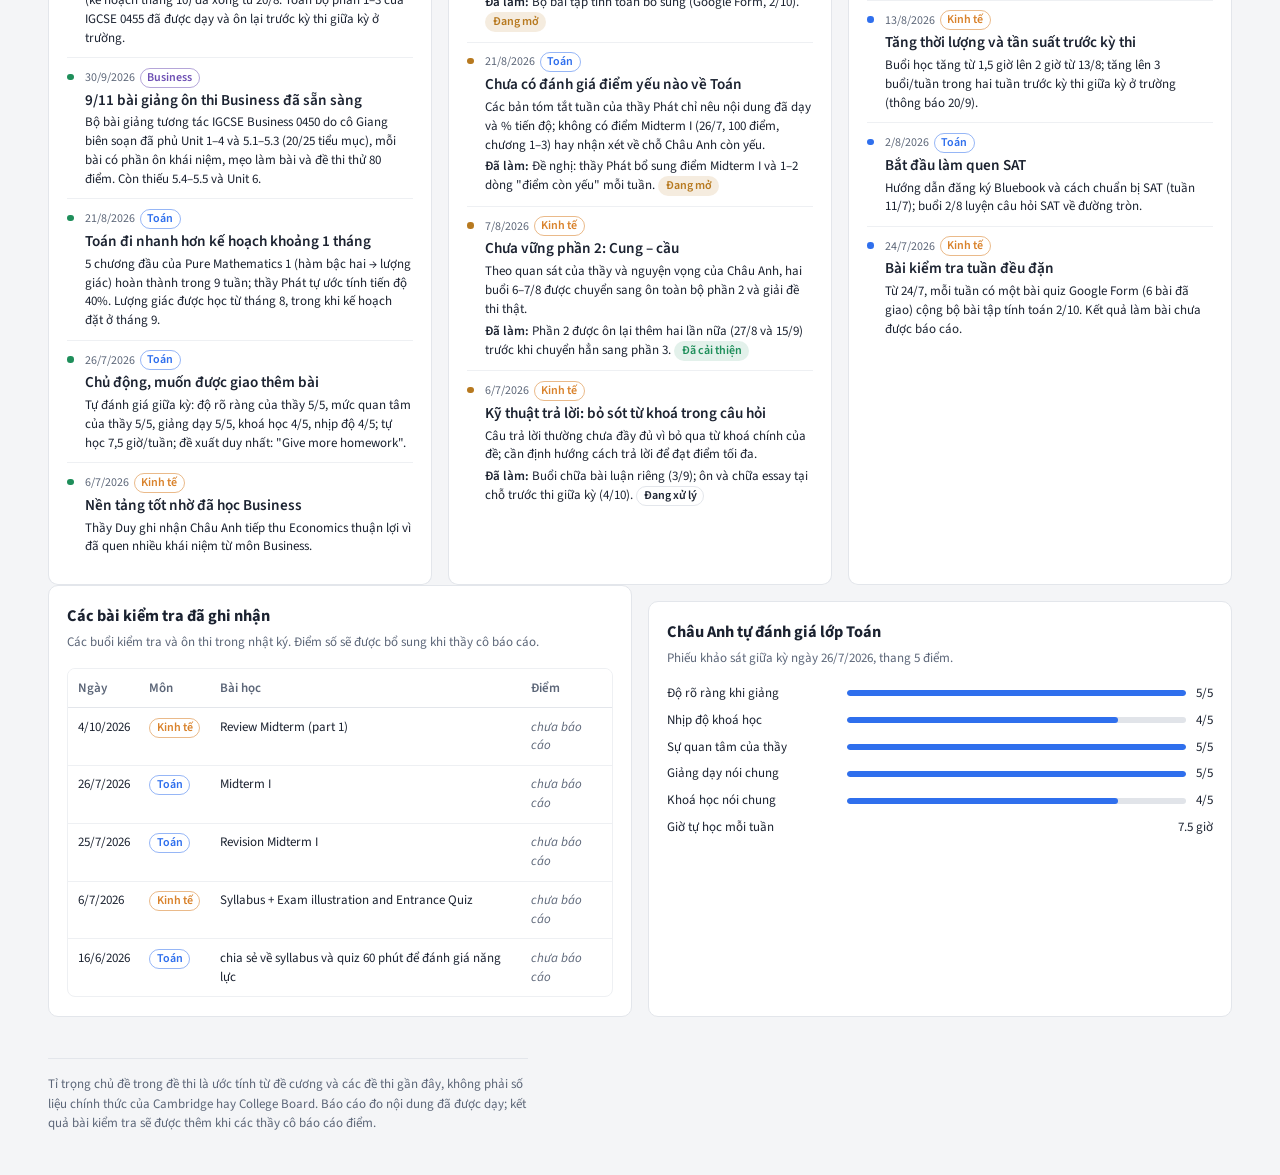
==== commit 081b44fc: "Redesign the parent dashboard around exam readiness Part 1 now leads with how close the taught sylla" ====
--- a/docs/index.html
+++ b/docs/index.html
@@ -4,8 +4,8 @@
 <meta charset="UTF-8">
 <meta name="viewport" content="width=device-width, initial-scale=1.0, viewport-fit=cover">
 <title>Châu Anh Progress</title>
-<meta name="description" content="Weekly learning progress of Châu Anh in A-Level Maths, IGCSE Economics and IGCSE Business, built from the tutors' class logs.">
-<link rel="stylesheet" href="https://fonts.googleapis.com/css2?family=DM+Serif+Display&family=Source+Sans+3:wght@400;600&display=swap">
+<meta name="description" content="Weekly learning progress of Châu Anh in A-Level Maths, IGCSE Economics and IGCSE Business, measured against the exam syllabuses and built from the tutors' class logs.">
+<link rel="stylesheet" href="https://fonts.googleapis.com/css2?family=Source+Sans+3:wght@400;600;700&display=swap">
 <script src="assets/d3.v7.9.0.min.js"></script>
 <link rel="icon" href="data:,">
 <link rel="stylesheet" href="assets/dashboard.css">
@@ -13,96 +13,62 @@
 <body>
 <div class="ca" id="top">
   <header class="ca-head">
-    <div>
-      <h1 id="ca-h1">Châu Anh — tiến độ học tập</h1>
-      <p class="ca-sub" id="ca-sub">Toán A-Level (thầy Phát), Kinh tế IGCSE (thầy Duy) và Business IGCSE (cô Giang), tổng hợp từ nhật ký lớp học.</p>
+    <div class="ca-head-main">
+      <p class="ca-eyebrow" data-t="eyebrow">Báo cáo tiến độ học tập</p>
+      <h1 id="ca-h1">Châu Anh</h1>
+      <p class="ca-sub" id="ca-sub">Toán A-Level (thầy Phát) · Kinh tế IGCSE (thầy Duy) · Business IGCSE (cô Giang). Tổng hợp từ nhật ký lớp học, cập nhật hằng tuần.</p>
       <p class="ca-take" id="ca-take"><span class="ca-skel">—</span></p>
       <p class="ca-upd"><span data-t="updated">Cập nhật</span> <span id="ca-updated">—</span></p>
     </div>
-    <div class="ca-lang" role="group" aria-label="Ngôn ngữ / Language">
-      <button type="button" id="ca-lang-vi" aria-pressed="true">Tiếng Việt</button>
-      <button type="button" id="ca-lang-en" aria-pressed="false">English</button>
+    <div class="ca-head-tools">
+      <div class="ca-lang" role="group" aria-label="Ngôn ngữ / Language">
+        <button type="button" id="ca-lang-vi" aria-pressed="true">Tiếng Việt</button>
+        <button type="button" id="ca-lang-en" aria-pressed="false">English</button>
+      </div>
+      <button type="button" class="ca-print" id="ca-print" data-t="print">In báo cáo</button>
     </div>
   </header>
 
-  <section class="ca-tiles" id="summary" aria-label="Summary">
-    <div class="ca-tile ca-maths"><span class="ca-k" data-t="t_maths_hours">Giờ học Toán</span>
-      <span class="ca-v"><span data-f="totals.maths_hours" class="ca-skel">—</span><small><span data-f="totals.maths_sessions">—</span> <span data-t="sessions">buổi</span></small></span>
-      <span class="ca-d"><span data-t="from">từ</span> <span data-f="totals.maths_first">—</span> <span data-t="to">đến</span> <span data-f="totals.maths_last">—</span></span></div>
-    <div class="ca-tile ca-econ"><span class="ca-k" data-t="t_econ_hours">Giờ học Kinh tế</span>
-      <span class="ca-v"><span data-f="totals.econ_hours" class="ca-skel">—</span><small><span data-f="totals.econ_sessions">—</span> <span data-t="sessions">buổi</span></small></span>
-      <span class="ca-d"><span data-t="from">từ</span> <span data-f="totals.econ_first">—</span> <span data-t="to">đến</span> <span data-f="totals.econ_last">—</span></span></div>
-    <div class="ca-tile ca-business"><span class="ca-k" data-t="t_business_hours">Giờ học Business</span>
-      <span class="ca-v"><span data-f="totals.business_hours" class="ca-skel">—</span><small><span data-f="totals.business_sessions">—</span> <span data-t="sessions">buổi</span></small></span>
-      <span class="ca-d" id="ca-business-tile-note" data-t="d_business">chưa có nhật ký lớp; xem bài giảng đã soạn ở mục 2</span></div>
-    <div class="ca-tile"><span class="ca-k" data-t="t_all">Tổng cộng</span>
-      <span class="ca-v"><span data-f="totals.all_hours" class="ca-skel">—</span><small><span data-f="totals.all_sessions">—</span> <span data-t="sessions">buổi</span></small></span>
-      <span class="ca-d"><span data-f="totals.weeks">—</span> <span data-t="d_all">tuần có buổi học</span></span></div>
-    <div class="ca-tile ca-maths"><span class="ca-k" data-t="t_p1">A-Level Toán · Paper 1 đã phủ</span>
-      <span class="ca-v"><span data-f="coverage.maths_p1" class="ca-skel">—</span></span>
-      <span class="ca-d" data-t="d_p1">theo trọng số điểm thi (ước tính)</span></div>
-    <div class="ca-tile ca-econ"><span class="ca-k" data-t="t_igcse">IGCSE Kinh tế đã phủ</span>
-      <span class="ca-v"><span data-f="coverage.econ_igcse" class="ca-skel">—</span></span>
-      <span class="ca-d"><span data-f="coverage.econ_subtopics">—</span> <span data-t="d_igcse">tiểu mục trong đề cương</span></span></div>
-    <div class="ca-tile ca-business"><span class="ca-k" data-t="t_bus">IGCSE Business · bài giảng sẵn sàng</span>
-      <span class="ca-v"><span data-f="coverage.business_prepared" class="ca-skel">—</span></span>
-      <span class="ca-d"><span data-f="coverage.business_subtopics">—</span> <span data-t="d_bus">tiểu mục có bài giảng</span></span></div>
-    <div class="ca-tile ca-maths"><span class="ca-k" data-t="t_sat">SAT Math đã chuẩn bị</span>
-      <span class="ca-v"><span data-f="coverage.sat_math" class="ca-skel">—</span></span>
-      <span class="ca-d" data-t="d_sat">theo trọng số 4 nhóm câu hỏi</span></div>
+  <section class="ca-kpis" id="summary" aria-label="Summary">
+    <h2 class="ca-kpi-h" data-t="k_ready">Phần đề thi đã được dạy</h2>
+    <div class="ca-tiles ca-tiles-exam" id="ca-exam-tiles"></div>
+    <h2 class="ca-kpi-h" data-t="k_hours">Thời lượng đã học</h2>
+    <div class="ca-tiles ca-tiles-hours">
+      <div class="ca-tile ca-maths"><span class="ca-k" data-t="t_maths_hours">Toán</span>
+        <span class="ca-v"><span data-f="totals.maths_hours" class="ca-skel">—</span><small><span data-t="hours_long">giờ</span> · <span data-f="totals.maths_sessions">—</span> <span data-t="sessions">buổi</span></small></span>
+        <span class="ca-d"><span data-t="from">từ</span> <span data-f="totals.maths_first">—</span> <span data-t="to">đến</span> <span data-f="totals.maths_last">—</span></span></div>
+      <div class="ca-tile ca-econ"><span class="ca-k" data-t="t_econ_hours">Kinh tế</span>
+        <span class="ca-v"><span data-f="totals.econ_hours" class="ca-skel">—</span><small><span data-t="hours_long">giờ</span> · <span data-f="totals.econ_sessions">—</span> <span data-t="sessions">buổi</span></small></span>
+        <span class="ca-d"><span data-t="from">từ</span> <span data-f="totals.econ_first">—</span> <span data-t="to">đến</span> <span data-f="totals.econ_last">—</span></span></div>
+      <div class="ca-tile ca-business"><span class="ca-k" data-t="t_business_hours">Business</span>
+        <span class="ca-v"><span data-f="totals.business_hours" class="ca-skel">—</span><small><span data-t="hours_long">giờ</span> · <span data-f="totals.business_sessions">—</span> <span data-t="sessions">buổi</span></small></span>
+        <span class="ca-d" id="ca-business-tile-note" data-t="d_business">chưa có nhật ký lớp</span></div>
+      <div class="ca-tile"><span class="ca-k" data-t="t_all">Tổng cộng</span>
+        <span class="ca-v"><span data-f="totals.all_hours" class="ca-skel">—</span><small><span data-t="hours_long">giờ</span> · <span data-f="totals.all_sessions">—</span> <span data-t="sessions">buổi</span></small></span>
+        <span class="ca-d"><span data-f="totals.weeks">—</span> <span data-t="d_all">tuần có buổi học</span></span></div>
+    </div>
   </section>
 
-  <h2 id="weekly" data-t="h_weekly">1 · Mỗi tuần học gì</h2>
-  <p data-t="p_weekly">Số giờ học mỗi tuần theo môn, và nội dung bài đã dạy. Tuần trống nghĩa là không có buổi nào được ghi trong nhật ký.</p>
-  <div class="ca-card">
-    <div class="ca-legend"><span><i class="ca-sw-maths"></i><span data-t="maths">Toán</span></span><span><i class="ca-sw-econ"></i><span data-t="econ">Kinh tế</span></span><span><i class="ca-sw-business"></i><span data-t="business">Business</span></span></div>
-    <div class="ca-chart ca-skel" id="ca-weekchart"></div>
-  </div>
-  <div class="ca-card" style="margin-top: var(--gap-md)">
-    <h3 data-t="h_weektable">Nội dung theo tuần</h3>
-    <p class="ca-note" data-t="n_weektable">Tuần bắt đầu từ thứ Hai. Nội dung là tên bài do thầy cô ghi trong nhật ký. Tuần gần nhất ở trên cùng.</p>
-    <div class="ca-table-wrap">
-      <table id="ca-weektable">
-        <thead><tr>
-          <th data-t="week">Tuần</th>
-          <th class="ca-num" data-t="maths_s">Toán</th><th data-t="maths_topics">Nội dung Toán</th>
-          <th class="ca-num" data-t="econ_s">Kinh tế</th><th data-t="econ_topics">Nội dung Kinh tế</th>
-          <th class="ca-num" data-t="business_s">Business</th><th data-t="business_topics">Nội dung Business</th>
-        </tr></thead>
-        <tbody></tbody>
-      </table>
+  <section id="exams">
+    <div class="ca-sec"><span class="ca-num"><span data-t="part">Phần</span> 1</span><h2 data-t="h_exams">Mức độ sẵn sàng cho kỳ thi</h2></div>
+    <p class="ca-lead" data-t="p_exams">Mỗi kỳ thi được chia theo chủ đề với tỉ trọng điểm ước tính. Phần này cho thấy nội dung đã dạy bám sát đề thi thật đến đâu: tăng lên theo tuần ra sao, còn thiếu những chủ đề nào và nặng bao nhiêu điểm.</p>
+
+    <div class="ca-card">
+      <div class="ca-cardhead"><h3 data-t="h_timeline">Phần đề thi đã được dạy, theo tuần</h3></div>
+      <p class="ca-note" data-t="n_timeline">Tỉ lệ điểm thi mà chủ đề tương ứng đã được dạy, cộng dồn theo tuần.</p>
+      <div class="ca-legend" id="ca-tl-legend"></div>
+      <div class="ca-chart ca-chart-line ca-skel" id="ca-timeline"></div>
+      <details class="ca-details"><summary data-t="table_view">Xem dạng bảng</summary>
+        <div class="ca-table-wrap"><table id="ca-tl-table"><thead></thead><tbody></tbody></table></div>
+      </details>
     </div>
-  </div>
 
-  <h2 id="exams" data-t="h_exams">2 · Đối chiếu với đề thi</h2>
-  <p data-t="p_exams">Mỗi thanh là một đề thi; độ rộng từng đoạn là tỉ trọng điểm ước tính của chủ đề đó. Đoạn đặc = đã dạy, đoạn sọc = dạy một phần, đoạn viền = đã có bài giảng nhưng chưa ghi buổi dạy, đoạn xám = chưa có.</p>
-  <div class="ca-grid">
-    <div class="ca-card" id="exam-maths">
-      <div class="ca-sylhead"><h3 data-t="h_p1">A-Level Mathematics 9709 · Paper 1 (Pure 1)</h3><span class="ca-big" data-f="coverage.maths_p1">—</span></div>
-      <p class="ca-note" data-t="n_p1">75 điểm, 110 phút. Tỉ trọng chủ đề ước tính từ các đề thi gần đây.</p>
-      <div class="ca-syl"><div class="ca-bar" id="ca-bar-maths_p1"></div><ul class="ca-units" id="ca-units-maths_p1"></ul></div>
-    </div>
-    <div class="ca-card" id="exam-econ">
-      <div class="ca-sylhead"><h3 data-t="h_igcse">IGCSE Economics 0455</h3><span class="ca-big" data-f="coverage.econ_igcse">—</span></div>
-      <p class="ca-note" data-t="n_igcse">Paper 1 trắc nghiệm (30%) + Paper 2 tự luận (70%). Tỉ trọng ước tính theo số tiểu mục của đề cương.</p>
-      <div class="ca-syl"><div class="ca-bar" id="ca-bar-econ_igcse"></div><ul class="ca-units" id="ca-units-econ_igcse"></ul></div>
-      <p class="ca-note" style="margin: var(--gap-md) 0 0" data-t="n_bridge">Bước tiếp theo là A-Level Economics 9708: phần 1–3 của IGCSE là nền tảng trực tiếp cho các phần AS 1–3 (khái niệm cơ bản, hệ thống giá, can thiệp vi mô của chính phủ).</p>
-    </div>
-    <div class="ca-card" id="exam-business">
-      <div class="ca-sylhead"><h3 data-t="h_bus">IGCSE Business Studies 0450</h3><span class="ca-big" data-f="coverage.business_prepared">—</span></div>
-      <p class="ca-note" data-t="n_bus">Paper 1 câu hỏi ngắn (50%) + Paper 2 tình huống (50%). Tỉ trọng ước tính theo số tiểu mục. Số % là phần đề cương đã có bài giảng; buổi dạy sẽ hiện khi có nhật ký.</p>
-      <div class="ca-syl"><div class="ca-bar" id="ca-bar-business_igcse"></div><ul class="ca-units" id="ca-units-business_igcse"></ul></div>
-      <h4 class="ca-h4" data-t="h_materials">Bài giảng ôn thi (Road to A*)</h4>
-      <ul class="ca-mats" id="ca-mats"></ul>
-    </div>
-    <div class="ca-card" id="exam-sat">
-      <div class="ca-sylhead"><h3 data-t="h_sat">SAT Math (Digital SAT)</h3><span class="ca-big" data-f="coverage.sat_math">—</span></div>
-      <p class="ca-note" data-t="n_sat">44 câu, 70 phút. Tỉ trọng 4 nhóm theo công bố của College Board. Mức chuẩn bị suy ra từ các chương A-Level đã học.</p>
-      <div class="ca-syl"><div class="ca-bar" id="ca-bar-sat_math"></div><ul class="ca-units" id="ca-units-sat_math"></ul></div>
-    </div>
+    <p class="ca-barlegend" data-t="legend_bar">Đặc = đã dạy · Sọc = dạy một phần · Viền = có bài giảng, chưa dạy · Xám = chưa có</p>
+    <div class="ca-grid ca-grid-exams" id="ca-exam-cards"></div>
+
     <div class="ca-card" id="plan">
-      <h3 data-t="h_plan">Kế hoạch tháng đã thống nhất so với thực tế</h3>
-      <p class="ca-note" data-t="n_plan">Kế hoạch học thuật tháng 6/2026. “Nhanh hơn” = nội dung của tháng đó đã được dạy sớm hơn.</p>
+      <div class="ca-cardhead"><h3 data-t="h_plan">Kế hoạch tháng đã thống nhất so với thực tế</h3></div>
+      <p class="ca-note" data-t="n_plan">Kế hoạch học thuật thống nhất tháng 6/2026.</p>
       <div class="ca-table-wrap">
         <table id="ca-plantable">
           <thead><tr><th data-t="month">Tháng</th><th data-t="subject">Môn</th><th data-t="planned">Kế hoạch</th><th data-t="actual">Thực tế dạy</th><th data-t="verdict">Đánh giá</th></tr></thead>
@@ -110,26 +76,64 @@
         </table>
       </div>
     </div>
-  </div>
+  </section>
 
-  <h2 id="observations" data-t="h_obs">3 · Điểm mạnh, điểm cần cải thiện và tiến bộ</h2>
-  <p data-t="p_obs">Trích từ nhận xét hằng tuần của các thầy cô và bản tự đánh giá của Châu Anh. Mỗi mục ghi rõ ngày và nguồn; phần in nghiêng là nguyên văn.</p>
-  <div class="ca-obs" id="ca-obs"></div>
+  <section id="weekly">
+    <div class="ca-sec"><span class="ca-num"><span data-t="part">Phần</span> 2</span><h2 data-t="h_weekly">Mỗi tuần học gì</h2></div>
+    <p class="ca-lead" data-t="p_weekly">Số giờ học mỗi tuần theo môn, nội dung từng buổi và chương trong đề thi mà buổi đó thuộc về.</p>
+    <div class="ca-card">
+      <div class="ca-cardhead"><h3 data-t="h_weekchart">Giờ học mỗi tuần</h3></div>
+      <div class="ca-legend"><span><i class="ca-sw ca-sw-maths"></i><span data-t="maths">Toán</span></span><span><i class="ca-sw ca-sw-econ"></i><span data-t="econ">Kinh tế</span></span><span><i class="ca-sw ca-sw-business"></i><span data-t="business">Business</span></span></div>
+      <div class="ca-chart ca-skel" id="ca-weekchart"></div>
+    </div>
+    <div class="ca-card">
+      <div class="ca-cardhead"><h3 data-t="h_weektable">Nội dung theo tuần</h3></div>
+      <p class="ca-note" data-t="n_weektable">Tuần bắt đầu từ thứ Hai.</p>
+      <div class="ca-table-wrap">
+        <table id="ca-weektable">
+          <thead><tr>
+            <th data-t="week">Tuần</th>
+            <th class="ca-num" data-t="maths_s">Toán</th><th data-t="maths_topics">Nội dung Toán</th>
+            <th class="ca-num" data-t="econ_s">Kinh tế</th><th data-t="econ_topics">Nội dung Kinh tế</th>
+            <th class="ca-num" data-t="business_s">Business</th><th data-t="business_topics">Nội dung Business</th>
+          </tr></thead>
+          <tbody></tbody>
+        </table>
+      </div>
+    </div>
+    <div class="ca-card">
+      <div class="ca-cardhead"><h3 data-t="h_log">Nhật ký từng buổi</h3>
+        <div class="ca-filter" id="ca-log-filter" role="group"></div></div>
+      <p class="ca-note" data-t="n_log">Toàn bộ các buổi đã ghi, buổi gần nhất ở trên cùng.</p>
+      <div class="ca-table-wrap">
+        <table id="ca-logtable">
+          <thead><tr><th data-t="date">Ngày</th><th data-t="subject">Môn</th><th data-t="lesson">Bài học</th><th data-t="unit_col">Chương / chủ đề</th><th data-t="kind">Loại buổi</th><th class="ca-num" data-t="hrs">Giờ</th><th data-t="recording">Ghi hình</th></tr></thead>
+          <tbody></tbody>
+        </table>
+      </div>
+    </div>
+  </section>
 
-  <h2 id="gaps" data-t="h_gaps">4 · Khoảng trống cần bổ sung</h2>
-  <p data-t="p_gaps">Những gì nhật ký chưa cho biết. Đây là việc cần hỏi các thầy cô, không phải nhận xét về Châu Anh.</p>
-  <div class="ca-grid">
-    <div class="ca-col gap" id="ca-gaps"><div class="ca-items" id="ca-gap-items"></div></div>
-    <div class="ca-card" id="evaluation">
-      <h3 data-t="h_eval">Châu Anh tự đánh giá lớp Toán (26/7)</h3>
-      <p class="ca-note" data-t="n_eval">Phiếu khảo sát giữa kỳ do thầy Phát gửi; thang 5 điểm.</p>
-      <div class="ca-eval" id="ca-eval"></div>
+  <section id="observations">
+    <div class="ca-sec"><span class="ca-num"><span data-t="part">Phần</span> 3</span><h2 data-t="h_obs">Điểm mạnh, điểm cần cải thiện và tiến bộ</h2></div>
+    <p class="ca-lead" data-t="p_obs">Tổng hợp từ nhận xét hằng tuần của các thầy cô và phiếu tự đánh giá của Châu Anh.</p>
+    <div class="ca-obs" id="ca-obs"></div>
+    <div class="ca-grid ca-grid-2">
+      <div class="ca-card" id="assessments">
+        <div class="ca-cardhead"><h3 data-t="h_assess">Các bài kiểm tra đã ghi nhận</h3></div>
+        <p class="ca-note" data-t="n_assess">Các buổi kiểm tra và ôn thi trong nhật ký.</p>
+        <div class="ca-table-wrap"><table id="ca-assess"><thead><tr><th data-t="date">Ngày</th><th data-t="subject">Môn</th><th data-t="lesson">Bài học</th><th data-t="score">Điểm</th></tr></thead><tbody></tbody></table></div>
+      </div>
+      <div class="ca-card" id="evaluation">
+        <div class="ca-cardhead"><h3 data-t="h_eval">Châu Anh tự đánh giá lớp Toán</h3></div>
+        <p class="ca-note" data-t="n_eval">Phiếu khảo sát giữa kỳ ngày 26/7/2026, thang 5 điểm.</p>
+        <div class="ca-eval" id="ca-eval"></div>
+      </div>
     </div>
-  </div>
+  </section>
 
   <footer class="ca-foot">
-    <p data-t="f1">Nguồn: nhật ký lớp học Payment_Maths.xlsx (thầy Phát), Payment_Econs.xlsx (thầy Duy), Payment_Business.xlsx (Business) và trang bài giảng IGCSE Business; dữ liệu thô nằm trong thư mục data/ của trang này.</p>
-    <p data-t="f2">Tỉ trọng chủ đề trong đề thi là ước tính từ đề cương và các đề thi gần đây, không phải số liệu chính thức của Cambridge hay College Board. Bảng này đo nội dung đã được dạy; kết quả bài kiểm tra sẽ được thêm khi các thầy cô báo cáo điểm.</p>
+    <p data-t="f2">Tỉ trọng chủ đề trong đề thi là ước tính từ đề cương và các đề thi gần đây, không phải số liệu chính thức của Cambridge hay College Board. Báo cáo đo nội dung đã được dạy; kết quả bài kiểm tra sẽ được thêm khi các thầy cô báo cáo điểm.</p>
   </footer>
 </div>
 <script src="assets/i18n.js"></script>
--- a/docs/assets/dashboard.css
+++ b/docs/assets/dashboard.css
@@ -1,131 +1,199 @@
-/* Châu Anh Progress — static dashboard theme (light + dark). Layout: summary tiles, then week-by-week, exam match, observations, gaps. */
+/* Châu Anh Progress — static dashboard theme (light + dark + print). Layout: header, KPI tiles, exam readiness, weekly detail, observations. */
 :root {
-  --bg: #f7f6f2; --panel: #ffffff; --fg: #1d2430; --fg-muted: #5f6878; --line: #e2e0d8;
-  --maths: #2f6fed; --econ: #d9822b; --business: #6d4fb3; --ok: #1e8e5a; --warn: #b7791f; --bad: #c0392b; --muted-bar: #d9d8d2;
-  --popover: #ffffff; --shadow: 0 6px 24px rgba(20, 30, 50, .14); --grid: #ebe9e3; --axis: #c9c7bf;
-  --font-sans: "Source Sans 3", "Segoe UI", system-ui, -apple-system, sans-serif; --font-serif: "DM Serif Display", Georgia, "Times New Roman", serif;
-  --fs-caption: .8125rem; --fs-body: .95rem; --fs-heading: 1.1rem; --fs-title: 1.6rem;
-  --gap-xs: .3rem; --gap-sm: .6rem; --gap-md: 1rem; --gap-lg: 1.5rem; --gap-xl: 2.4rem; --pad-xs: .3rem; --pad-sm: .6rem; --pad-md: .85rem; --pad-lg: 1.1rem; --radius: 10px;
+  --bg: #f4f5f7; --panel: #ffffff; --fg: #1b2230; --fg-muted: #5c6678; --line: #e3e6eb; --line-soft: #eef0f3;
+  --maths: #2f6fed; --econ: #d9822b; --business: #6d4fb3; --ok: #1e8e5a; --warn: #b7791f; --bad: #c0392b; --muted-bar: #e1e4e9;
+  --popover: #ffffff; --shadow: 0 6px 24px rgba(20, 30, 50, .12); --grid: #eceef2; --axis: #c5cad3;
+  --font-sans: "Source Sans 3", "Segoe UI", system-ui, -apple-system, sans-serif;
+  --fs-caption: .8125rem; --fs-body: .95rem; --fs-heading: 1.35rem; --fs-title: 1.7rem;
+  --gap-xs: .3rem; --gap-sm: .6rem; --gap-md: 1rem; --gap-lg: 1.5rem; --gap-xl: 2.6rem; --pad-xs: .3rem; --pad-sm: .6rem; --pad-md: .85rem; --pad-lg: 1.15rem; --radius: 10px;
   color-scheme: light;
 }
 @media (prefers-color-scheme: dark) {
   :root:not([data-theme="light"]) {
-    --bg: #15181e; --panel: #1d2129; --fg: #e8e9ec; --fg-muted: #9aa3b2; --line: #2d323c;
-    --maths: #6f9cff; --econ: #f0a35a; --business: #a58cf0; --ok: #4cc38a; --warn: #e2b85a; --bad: #f07c6c; --muted-bar: #343a46;
+    --bg: #14171d; --panel: #1c2028; --fg: #e8e9ec; --fg-muted: #9aa3b2; --line: #2c313b; --line-soft: #252a33;
+    --maths: #5b8af2; --econ: #d07f2c; --business: #9579e0; --ok: #4cc38a; --warn: #e2b85a; --bad: #f07c6c; --muted-bar: #333945;
     --popover: #262b35; --shadow: 0 6px 24px rgba(0, 0, 0, .5); --grid: #262b35; --axis: #3a4150; color-scheme: dark;
   }
 }
 :root[data-theme="dark"] {
-  --bg: #15181e; --panel: #1d2129; --fg: #e8e9ec; --fg-muted: #9aa3b2; --line: #2d323c;
-  --maths: #6f9cff; --econ: #f0a35a; --business: #a58cf0; --ok: #4cc38a; --warn: #e2b85a; --bad: #f07c6c; --muted-bar: #343a46;
+  --bg: #14171d; --panel: #1c2028; --fg: #e8e9ec; --fg-muted: #9aa3b2; --line: #2c313b; --line-soft: #252a33;
+  --maths: #5b8af2; --econ: #d07f2c; --business: #9579e0; --ok: #4cc38a; --warn: #e2b85a; --bad: #f07c6c; --muted-bar: #333945;
   --popover: #262b35; --shadow: 0 6px 24px rgba(0, 0, 0, .5); --grid: #262b35; --axis: #3a4150; color-scheme: dark;
 }
 html, body { margin: 0; background: var(--bg); color: var(--fg); font-family: var(--font-sans); font-size: 16px; line-height: 1.45; }
-.ca { max-width: 72rem; margin-inline: auto; padding-block: var(--gap-lg) var(--gap-xl); padding-left: max(16px, env(safe-area-inset-left, 0px)); padding-right: max(16px, env(safe-area-inset-right, 0px)); font-variant-numeric: tabular-nums; }
+.ca { max-width: 74rem; margin-inline: auto; padding-block: var(--gap-lg) var(--gap-xl); padding-left: max(16px, env(safe-area-inset-left, 0px)); padding-right: max(16px, env(safe-area-inset-right, 0px)); }
 .ca * { box-sizing: border-box; min-width: 0; }
-.ca-head { display: flex; flex-wrap: wrap; gap: var(--gap-md); align-items: flex-start; justify-content: space-between; margin-bottom: var(--gap-lg); }
-.ca-head h1 { font-family: var(--font-serif); font-weight: 400; font-size: clamp(1.6rem, 3.5vw, 2.3rem); margin: 0 0 var(--gap-xs); line-height: 1.15; text-wrap: balance; }
-.ca-sub { color: var(--fg-muted); font-size: var(--fs-body); margin: 0; max-width: 62ch; }
-.ca-take { font-size: var(--fs-body); margin: var(--gap-sm) 0 0; max-width: 72ch; line-height: 1.5; }
-.ca-upd { color: var(--fg-muted); font-size: var(--fs-caption); margin: var(--gap-xs) 0 0; }
-.ca-lang { display: inline-flex; border: 1px solid var(--line); border-radius: var(--radius); overflow: hidden; flex: none; }
-.ca-lang button { font: inherit; font-size: var(--fs-caption); padding: var(--pad-xs) var(--pad-sm); background: var(--panel); color: var(--fg-muted); border: 0; cursor: pointer; }
-.ca-lang button[aria-pressed="true"] { background: var(--fg); color: var(--bg); }
-.ca-lang button:focus-visible { outline: 2px solid var(--fg); outline-offset: -2px; }
+.ca p { margin: 0; }
+a { color: inherit; }
 
-.ca-tiles { display: grid; grid-template-columns: repeat(auto-fit, minmax(min(100%, 16rem), 1fr)); gap: var(--gap-md); margin-bottom: var(--gap-xl); }
-.ca-tile { background: var(--panel); border: 1px solid var(--line); border-radius: var(--radius); padding: var(--pad-lg); display: flex; flex-direction: column; gap: var(--gap-xs); }
-.ca-tile .ca-k { font-size: var(--fs-caption); color: var(--fg-muted); letter-spacing: .02em; }
-.ca-tile .ca-v { font-family: var(--font-serif); font-weight: 400; font-size: 2.1rem; line-height: 1.1; }
-.ca-tile .ca-v small { font-family: var(--font-sans); font-size: var(--fs-caption); color: var(--fg-muted); margin-left: .25em; }
+/* header */
+.ca-head { display: flex; flex-wrap: wrap; gap: var(--gap-md); align-items: flex-start; justify-content: space-between; padding-bottom: var(--gap-lg); border-bottom: 1px solid var(--line); margin-bottom: var(--gap-lg); }
+.ca-head-main { max-width: 78ch; }
+.ca-eyebrow { font-size: var(--fs-caption); font-weight: 600; text-transform: uppercase; letter-spacing: .08em; color: var(--fg-muted); margin: 0 0 var(--gap-xs); }
+.ca-head h1 { font-weight: 700; font-size: clamp(1.8rem, 4vw, 2.6rem); margin: 0 0 var(--gap-xs); line-height: 1.1; letter-spacing: -.01em; }
+.ca-sub { color: var(--fg-muted); font-size: var(--fs-body); max-width: 70ch; }
+.ca-take { font-size: 1.02rem; margin-top: var(--gap-md) !important; max-width: 78ch; line-height: 1.55; }
+.ca-upd { color: var(--fg-muted); font-size: var(--fs-caption); margin-top: var(--gap-sm) !important; }
+.ca-head-tools { display: flex; gap: var(--gap-sm); align-items: center; flex: none; }
+.ca-lang { display: inline-flex; border: 1px solid var(--line); border-radius: 999px; overflow: hidden; }
+.ca-lang button, .ca-print, .ca-fbtn { font: inherit; font-size: var(--fs-caption); font-weight: 600; padding: var(--pad-xs) .8rem; background: var(--panel); color: var(--fg-muted); border: 0; cursor: pointer; }
+.ca-lang button[aria-pressed="true"], .ca-fbtn[aria-pressed="true"] { background: var(--fg); color: var(--bg); }
+.ca-print { border: 1px solid var(--line); border-radius: 999px; }
+.ca-lang button:focus-visible, .ca-print:focus-visible, .ca-fbtn:focus-visible { outline: 2px solid var(--fg); outline-offset: -2px; }
+
+/* KPI tiles */
+.ca-kpi-h { font-size: var(--fs-caption); font-weight: 600; text-transform: uppercase; letter-spacing: .06em; color: var(--fg-muted); margin: var(--gap-lg) 0 var(--gap-sm); }
+.ca-kpi-h:first-child { margin-top: 0; }
+.ca-tiles { display: grid; grid-template-columns: repeat(auto-fit, minmax(min(100%, 15rem), 1fr)); gap: var(--gap-md); }
+.ca-tiles-hours { grid-template-columns: repeat(auto-fit, minmax(min(100%, 10rem), 1fr)); }
+.ca-tile { background: var(--panel); border: 1px solid var(--line); border-radius: var(--radius); padding: var(--pad-lg); display: flex; flex-direction: column; gap: var(--gap-xs); border-top: 3px solid var(--fg-muted); }
+.ca-tile.ca-maths { border-top-color: var(--maths); } .ca-tile.ca-econ { border-top-color: var(--econ); } .ca-tile.ca-business { border-top-color: var(--business); }
+.ca-tile .ca-k { font-size: var(--fs-caption); font-weight: 600; color: var(--fg-muted); }
+.ca-tile .ca-v { font-weight: 700; font-size: 2.15rem; line-height: 1.1; font-variant-numeric: proportional-nums; letter-spacing: -.01em; }
+.ca-tile .ca-v small { font-weight: 400; font-size: var(--fs-caption); color: var(--fg-muted); margin-left: .35em; }
 .ca-tile .ca-d { font-size: var(--fs-caption); color: var(--fg-muted); }
-.ca-tile.ca-maths { border-top: 3px solid var(--maths); }
-.ca-tile.ca-econ { border-top: 3px solid var(--econ); }
-.ca-tile.ca-business { border-top: 3px solid var(--business); }
+.ca-tile .ca-exam-date { color: var(--fg); }
+.ca-meter { height: 6px; background: var(--muted-bar); border-radius: 999px; overflow: hidden; margin: var(--gap-xs) 0; }
+.ca-mfill { height: 100%; background: var(--ok); border-radius: 999px; }
+.ca-mfill.prepared { background: color-mix(in srgb, var(--business) 35%, transparent); box-shadow: inset 0 0 0 1.5px var(--business); }
 
-.ca h2 { font-size: var(--fs-heading); font-weight: 600; margin: var(--gap-xl) 0 var(--gap-xs); }
-.ca h2 + p { margin: 0 0 var(--gap-md); color: var(--fg-muted); font-size: var(--fs-body); max-width: 78ch; }
-.ca-grid { display: grid; grid-template-columns: repeat(auto-fit, minmax(min(100%, 20rem), 1fr)); gap: var(--gap-md); }
-#plan { grid-column: 1 / -1; }
+/* sections */
+.ca section { margin-top: var(--gap-xl); }
+.ca-sec { display: flex; align-items: baseline; gap: var(--gap-md); margin-bottom: var(--gap-xs); }
+.ca-sec .ca-num { font-size: var(--fs-caption); font-weight: 600; text-transform: uppercase; letter-spacing: .08em; color: var(--fg-muted); white-space: nowrap; }
+.ca-sec h2 { font-size: var(--fs-heading); font-weight: 700; margin: 0; letter-spacing: -.01em; }
+.ca-lead { color: var(--fg-muted); font-size: var(--fs-body); max-width: 80ch; margin-bottom: var(--gap-md) !important; }
+.ca-grid { display: grid; grid-template-columns: repeat(auto-fit, minmax(min(100%, 21rem), 1fr)); gap: var(--gap-md); }
+.ca-grid-2 { grid-template-columns: repeat(auto-fit, minmax(min(100%, 24rem), 1fr)); }
+.ca-grid-exams { grid-template-columns: repeat(auto-fit, minmax(min(100%, 27rem), 1fr)); }
+.ca-exam .ca-cardhead { flex-wrap: nowrap; align-items: flex-start; }
+.ca-exam .ca-cardhead h3 { flex: 1; }
 .ca-card { background: var(--panel); border: 1px solid var(--line); border-radius: var(--radius); padding: var(--pad-lg); }
-.ca-card h3 { font-size: var(--fs-body); font-weight: 600; margin: 0 0 var(--gap-xs); }
-.ca-card .ca-note { font-size: var(--fs-caption); color: var(--fg-muted); margin: 0 0 var(--gap-md); }
-.ca-h4 { font-size: var(--fs-caption); font-weight: 600; text-transform: uppercase; letter-spacing: .05em; color: var(--fg-muted); margin: var(--gap-lg) 0 var(--gap-sm); }
+.ca-card + .ca-card, .ca-card + .ca-grid, .ca-grid + .ca-card, .ca-card + .ca-barlegend { margin-top: var(--gap-md); }
+.ca-cardhead { display: flex; justify-content: space-between; align-items: baseline; gap: var(--gap-sm); flex-wrap: wrap; }
+.ca-card h3 { font-size: 1.02rem; font-weight: 700; margin: 0 0 var(--gap-xs); }
+.ca-card .ca-note { font-size: var(--fs-caption); color: var(--fg-muted); margin-bottom: var(--gap-md); }
+.ca-cardhead .ca-big { font-weight: 700; font-size: var(--fs-title); line-height: 1; font-variant-numeric: proportional-nums; }
+.ca-h4 { font-size: .75rem; font-weight: 700; text-transform: uppercase; letter-spacing: .06em; color: var(--fg-muted); margin: var(--gap-lg) 0 var(--gap-sm); }
 
-.ca-chart { position: relative; min-height: 16rem; }
+/* charts */
+.ca-chart { position: relative; min-height: 14rem; }
+.ca-chart-line { min-height: 17rem; }
 .ca-chart svg { display: block; width: 100%; height: auto; }
 .ca-legend { display: flex; flex-wrap: wrap; gap: var(--gap-md); font-size: var(--fs-caption); color: var(--fg-muted); margin-bottom: var(--gap-sm); }
-.ca-legend i { display: inline-block; width: .7em; height: .7em; border-radius: 2px; margin-right: .4em; }
+.ca-legend span { display: inline-flex; align-items: center; }
+.ca-sw { display: inline-block; width: .7em; height: .7em; border-radius: 2px; margin-right: .4em; }
 .ca-sw-maths { background: var(--maths); } .ca-sw-econ { background: var(--econ); } .ca-sw-business { background: var(--business); }
-.ca-tip { position: absolute; pointer-events: none; background: var(--popover); border: 1px solid var(--line); border-radius: var(--radius); box-shadow: var(--shadow); padding: var(--pad-xs) var(--pad-sm); font-size: var(--fs-caption); max-width: 18rem; z-index: 2; }
+.ca-sw-line { width: 1.4em; height: 0; border-top: 2px solid var(--c); border-radius: 0; }
+.ca-sw-line.dashed { border-top-style: dashed; }
+.ca-tip { position: absolute; pointer-events: none; background: var(--popover); border: 1px solid var(--line); border-radius: 8px; box-shadow: var(--shadow); padding: var(--pad-xs) var(--pad-sm); font-size: var(--fs-caption); max-width: 18rem; z-index: 2; font-variant-numeric: tabular-nums; }
 .ca-tip .ca-t0 { color: var(--fg-muted); margin-bottom: 2px; }
 .ca-tip i { display: inline-block; width: .6em; height: .6em; border-radius: 2px; margin-right: .35em; }
+.ca-details { margin-top: var(--gap-sm); font-size: var(--fs-caption); }
+.ca-details summary { cursor: pointer; color: var(--fg-muted); font-weight: 600; }
+.ca-details .ca-table-wrap { margin-top: var(--gap-sm); max-height: 20rem; }
 
-.ca-table-wrap { overflow-x: auto; max-height: 34rem; overflow-y: auto; }
-.ca table { border-collapse: collapse; width: 100%; font-size: var(--fs-caption); }
-.ca th { text-align: left; font-weight: 600; color: var(--fg-muted); padding: var(--pad-xs) var(--pad-sm); border-bottom: 1px solid var(--line); position: sticky; top: 0; background: var(--panel); white-space: nowrap; }
-.ca td { padding: var(--pad-xs) var(--pad-sm); border-bottom: 1px solid var(--line); vertical-align: top; }
+/* tables */
+.ca-table-wrap { overflow-x: auto; max-height: 36rem; overflow-y: auto; border: 1px solid var(--line-soft); border-radius: 8px; }
+.ca table { border-collapse: collapse; width: 100%; font-size: var(--fs-caption); font-variant-numeric: tabular-nums; }
+.ca th { text-align: left; font-weight: 600; color: var(--fg-muted); padding: var(--pad-sm); border-bottom: 1px solid var(--line); position: sticky; top: 0; background: var(--panel); white-space: nowrap; z-index: 1; }
+.ca td { padding: var(--pad-sm); border-bottom: 1px solid var(--line-soft); vertical-align: top; }
+.ca tbody tr:last-child td { border-bottom: 0; }
 .ca td.ca-num, .ca th.ca-num { text-align: right; }
-.ca td.ca-topic { min-width: 13rem; }
-.ca td.ca-topic.ca-empty { color: var(--fg-muted); font-style: italic; }
+.ca td.ca-topic { min-width: 14rem; }
+.ca td.ca-empty, .ca .ca-empty { color: var(--fg-muted); font-style: italic; }
 .ca td.ca-wk { white-space: nowrap; }
+.ca td.ca-rec.no { color: var(--fg-muted); }
+.ca-lessons { list-style: none; margin: 0; padding: 0; display: flex; flex-direction: column; gap: 6px; }
+.ca-lessons li { display: flex; flex-wrap: wrap; align-items: baseline; gap: .25rem .5rem; }
+.ca-lessons .ca-ltitle { flex-basis: 100%; }
+.ca-lessons .ca-lunit { color: var(--fg-muted); font-size: .75rem; }
+.ca-filter { display: inline-flex; border: 1px solid var(--line); border-radius: 999px; overflow: hidden; }
+.ca-fbtn { padding-inline: .7rem; }
 
-.ca-syl { display: flex; flex-direction: column; gap: var(--gap-sm); }
-.ca-bar { display: flex; height: 1.4rem; border-radius: 4px; overflow: hidden; gap: 2px; }
+/* exam cards */
+.ca-barlegend { font-size: var(--fs-caption); color: var(--fg-muted); margin: var(--gap-md) 0 var(--gap-sm) !important; }
+.ca-exam { border-top: 3px solid var(--fg-muted); }
+.ca-exam.ca-maths { border-top-color: var(--maths); } .ca-exam.ca-econ { border-top-color: var(--econ); } .ca-exam.ca-business { border-top-color: var(--business); }
+.ca-examdate { font-size: var(--fs-caption); margin-bottom: var(--gap-sm) !important; }
+.ca-bar { display: flex; height: 1.2rem; border-radius: 4px; overflow: hidden; gap: 2px; }
 .ca-seg { height: 100%; background: var(--muted-bar); }
 .ca-seg.covered { background: var(--ok); }
 .ca-seg.partial { background: repeating-linear-gradient(135deg, var(--ok) 0 5px, color-mix(in srgb, var(--ok) 35%, transparent) 5px 10px); }
 .ca-seg.prepared { background: color-mix(in srgb, var(--business) 18%, transparent); box-shadow: inset 0 0 0 2px var(--business); }
-.ca-units { list-style: none; margin: var(--gap-sm) 0 0; padding: 0; display: flex; flex-direction: column; gap: 4px; font-size: var(--fs-caption); }
-.ca-units li { display: grid; grid-template-columns: minmax(9rem, 1fr) auto; grid-template-areas: 'name pill' 'meta pill'; column-gap: var(--gap-sm); align-items: center; padding-block: 2px; border-bottom: 1px solid var(--line); }
+.ca-left { font-size: var(--fs-caption); margin-top: var(--gap-sm); line-height: 1.5; }
+.ca-left .ca-left-l { font-weight: 600; }
+.ca-left .ca-left-sum { color: var(--fg-muted); }
+.ca-pace { font-size: var(--fs-caption); color: var(--fg-muted); margin-top: var(--gap-xs) !important; line-height: 1.5; }
+.ca-units { list-style: none; margin: 0; padding: 0; display: flex; flex-direction: column; font-size: var(--fs-caption); }
+.ca-units li { padding: 6px 0; border-bottom: 1px solid var(--line-soft); display: flex; flex-direction: column; gap: 3px; }
 .ca-units li:last-child { border-bottom: 0; }
-.ca-units .ca-n { grid-area: name; }
-.ca-units .ca-pill { grid-area: pill; justify-self: end; }
-.ca-units .ca-w { grid-area: meta; color: var(--fg-muted); font-size: .75rem; }
-.ca-pill { display: inline-block; font-size: var(--fs-caption); line-height: 1.4; padding: 0 .5em; border-radius: 999px; white-space: nowrap; border: 1px solid transparent; }
+.ca-urow { display: flex; align-items: baseline; gap: var(--gap-sm); }
+.ca-urow .ca-n { flex: 1; font-weight: 600; }
+.ca-urow .ca-w { color: var(--fg-muted); font-size: .75rem; white-space: nowrap; }
+.ca-umeta { color: var(--fg-muted); font-size: .75rem; }
+.ca-chips { display: flex; flex-wrap: wrap; gap: 4px; margin-top: 2px; }
+.ca-chip { font-size: .72rem; line-height: 1.5; padding: 0 .5em; border-radius: 4px; border: 1px solid var(--line); color: var(--fg-muted); }
+.ca-chip::before { content: "○ "; }
+.ca-chip.covered { color: var(--ok); border-color: color-mix(in srgb, var(--ok) 40%, transparent); background: color-mix(in srgb, var(--ok) 10%, transparent); }
+.ca-chip.covered::before { content: "✓ "; }
+.ca-chip.prepared { color: var(--business); border-color: color-mix(in srgb, var(--business) 50%, transparent); }
+.ca-chip.prepared::before { content: "◆ "; }
+.ca-bridge { margin: var(--gap-md) 0 0 !important; }
+.ca-mats { list-style: none; margin: 0; padding: 0; display: flex; flex-direction: column; font-size: var(--fs-caption); }
+.ca-mats li { display: grid; grid-template-columns: 1fr auto; grid-template-areas: 'num pill' 'title pill'; column-gap: var(--gap-sm); align-items: center; padding: 4px 0; border-bottom: 1px solid var(--line-soft); }
+.ca-mats li:last-child { border-bottom: 0; }
+.ca-mats .ca-mtitle { grid-area: title; }
+.ca-mats .ca-pill { grid-area: pill; justify-self: end; }
+.ca-mats .ca-mnum { grid-area: num; color: var(--fg-muted); font-size: .75rem; }
+
+/* pills */
+.ca-pill { display: inline-block; font-size: .75rem; font-weight: 600; line-height: 1.5; padding: 0 .55em; border-radius: 999px; white-space: nowrap; border: 1px solid transparent; vertical-align: middle; }
 .ca-pill.covered, .ca-pill.ahead, .ca-pill.improved, .ca-pill.ready { color: var(--ok); background: color-mix(in srgb, var(--ok) 12%, transparent); }
 .ca-pill.partial, .ca-pill.on_plan, .ca-pill.in_progress { color: var(--fg); border-color: var(--line); }
 .ca-pill.prepared { color: var(--business); border-color: var(--business); }
 .ca-pill.not_yet, .ca-pill.coming_soon { color: var(--fg-muted); border-color: var(--line); }
 .ca-pill.unreported, .ca-pill.open, .ca-pill.behind { color: var(--warn); background: color-mix(in srgb, var(--warn) 14%, transparent); }
-.ca-pill.maths { color: var(--maths); border-color: var(--maths); }
-.ca-pill.econ { color: var(--econ); border-color: var(--econ); }
-.ca-pill.business { color: var(--business); border-color: var(--business); }
+.ca-pill.maths { color: var(--maths); border-color: color-mix(in srgb, var(--maths) 50%, transparent); }
+.ca-pill.econ { color: var(--econ); border-color: color-mix(in srgb, var(--econ) 55%, transparent); }
+.ca-pill.business { color: var(--business); border-color: color-mix(in srgb, var(--business) 50%, transparent); }
 .ca-pill.both { color: var(--fg-muted); border-color: var(--line); }
-.ca-sylhead { display: flex; justify-content: space-between; align-items: baseline; gap: var(--gap-sm); }
-.ca-sylhead .ca-big { font-family: var(--font-serif); font-size: var(--fs-title); }
-.ca-mats { list-style: none; margin: 0; padding: 0; display: flex; flex-direction: column; gap: 4px; font-size: var(--fs-caption); }
-.ca-mats li { display: grid; grid-template-columns: 1fr auto; grid-template-areas: 'num pill' 'title pill'; column-gap: var(--gap-sm); align-items: center; padding-block: 3px; border-bottom: 1px solid var(--line); }
-.ca-mats li:last-child { border-bottom: 0; }
-.ca-mats .ca-mtitle { grid-area: title; }
-.ca-mats .ca-pill { grid-area: pill; justify-self: end; }
-.ca-mats .ca-mnum { grid-area: num; color: var(--fg-muted); font-size: .75rem; }
-.ca-mats a { color: inherit; }
+.ca-pill.kind { color: var(--fg-muted); border-color: var(--line); font-weight: 400; }
+.ca-pill.kind.teach { color: var(--fg); }
+.ca-pill.kind.assessment { color: var(--warn); border-color: color-mix(in srgb, var(--warn) 50%, transparent); }
 
-.ca-obs { display: grid; grid-template-columns: repeat(auto-fit, minmax(min(100%, 18rem), 1fr)); gap: var(--gap-md); }
-.ca-col h3 { font-size: var(--fs-body); font-weight: 600; margin: 0 0 var(--gap-sm); display: flex; align-items: center; gap: .5em; }
-.ca-col h3::before { content: ""; width: .6em; height: .6em; border-radius: 50%; background: var(--col); }
-.ca-col { --col: var(--fg-muted); }
-.ca-col.strength { --col: var(--ok); }
-.ca-col.weakness { --col: var(--warn); }
-.ca-col.improvement { --col: var(--maths); }
-.ca-items { display: flex; flex-direction: column; gap: var(--gap-sm); }
-.ca-item { background: var(--panel); border: 1px solid var(--line); border-left: 3px solid var(--col); border-radius: var(--radius); padding: var(--pad-md) var(--pad-lg); font-size: var(--fs-caption); display: flex; flex-direction: column; gap: 6px; }
-.ca-item .ca-meta { display: flex; flex-wrap: wrap; gap: var(--gap-xs); align-items: center; color: var(--fg-muted); }
-.ca-item .ca-title { font-size: var(--fs-body); font-weight: 600; }
-.ca-item .ca-detail { line-height: 1.45; }
-.ca-item blockquote { margin: 0; padding-left: var(--pad-sm); border-left: 2px solid var(--line); color: var(--fg-muted); font-style: italic; line-height: 1.4; }
-.ca-item .ca-resp { display: flex; gap: var(--gap-xs); align-items: baseline; flex-wrap: wrap; }
-.ca-item .ca-resp b { font-weight: 600; }
-.ca-item .ca-src { color: var(--fg-muted); }
+/* observations */
+.ca-obs { display: grid; grid-template-columns: repeat(auto-fit, minmax(min(100%, 19rem), 1fr)); gap: var(--gap-md); }
+.ca-col { --col: var(--fg-muted); background: var(--panel); border: 1px solid var(--line); border-top: 3px solid var(--col); border-radius: var(--radius); padding: var(--pad-lg); }
+.ca-col.strength { --col: var(--ok); } .ca-col.weakness { --col: var(--warn); } .ca-col.improvement { --col: var(--maths); }
+.ca-col h3 { font-size: 1.02rem; font-weight: 700; margin: 0 0 var(--gap-sm); }
+.ca-olist { list-style: none; margin: 0; padding: 0; display: flex; flex-direction: column; }
+.ca-oitem { position: relative; padding: var(--pad-sm) 0 var(--pad-sm) 1.1rem; border-bottom: 1px solid var(--line-soft); font-size: var(--fs-caption); display: flex; flex-direction: column; gap: 3px; }
+.ca-oitem:last-child { border-bottom: 0; }
+.ca-oitem::before { content: ""; position: absolute; left: 0; top: calc(var(--pad-sm) + .45em); width: .5em; height: .5em; border-radius: 50%; background: var(--col); }
+.ca-oitem .ca-meta { display: flex; flex-wrap: wrap; gap: var(--gap-xs); align-items: center; color: var(--fg-muted); font-size: .75rem; }
+.ca-oitem .ca-otitle { font-size: var(--fs-body); font-weight: 600; line-height: 1.3; }
+.ca-oitem .ca-odetail { line-height: 1.45; }
+.ca-oitem .ca-resp { line-height: 1.45; }
+.ca-oitem .ca-resp b { font-weight: 600; }
+.ca-eval { display: flex; flex-direction: column; gap: 8px; font-size: var(--fs-caption); }
+.ca-eval .ca-row { display: grid; grid-template-columns: minmax(8rem, 1fr) minmax(4rem, 2fr) auto; gap: var(--gap-sm); align-items: center; }
+.ca-eval .ca-track { height: 6px; background: var(--muted-bar); border-radius: 999px; overflow: hidden; }
+.ca-eval .ca-fill { height: 100%; background: var(--maths); border-radius: 999px; }
+.ca-eval .ca-num { font-variant-numeric: tabular-nums; }
 
-.ca-eval { display: flex; flex-direction: column; gap: 6px; font-size: var(--fs-caption); }
-.ca-eval .ca-row { display: grid; grid-template-columns: minmax(8rem, 1fr) minmax(4rem, 2fr) auto; gap: var(--gap-sm); align-items: center; }
-.ca-eval .ca-track { height: .6rem; background: var(--muted-bar); border-radius: 999px; overflow: hidden; }
-.ca-eval .ca-fill { height: 100%; background: var(--maths); border-radius: 999px; }
 .ca-foot { margin-top: var(--gap-xl); padding-top: var(--gap-md); border-top: 1px solid var(--line); color: var(--fg-muted); font-size: var(--fs-caption); line-height: 1.5; max-width: 80ch; }
-.ca-foot p { margin: 0 0 var(--gap-xs); }
 .ca-skel { color: transparent; background: var(--muted-bar); border-radius: 4px; }
 .ca-chart.ca-skel { background: color-mix(in srgb, var(--muted-bar) 50%, transparent); }
 .ca-error { color: var(--bad); font-size: var(--fs-caption); }
-@media (prefers-reduced-motion: no-preference) { .ca-fill, .ca-seg { transition: width .4s ease-out; } }
+@media (prefers-reduced-motion: no-preference) { .ca-fill, .ca-seg, .ca-mfill { transition: width .4s ease-out; } }
+
+@media print {
+  :root { --bg: #fff; --panel: #fff; --shadow: none; color-scheme: light; }
+  .ca { max-width: none; padding: 0; }
+  .ca-head-tools, .ca-filter, .ca-details { display: none; }
+  .ca-table-wrap { max-height: none; overflow: visible; border: 0; }
+  .ca th { position: static; }
+  .ca-card, .ca-tile, .ca-col { break-inside: avoid; }
+  .ca section { margin-top: var(--gap-lg); }
+}
